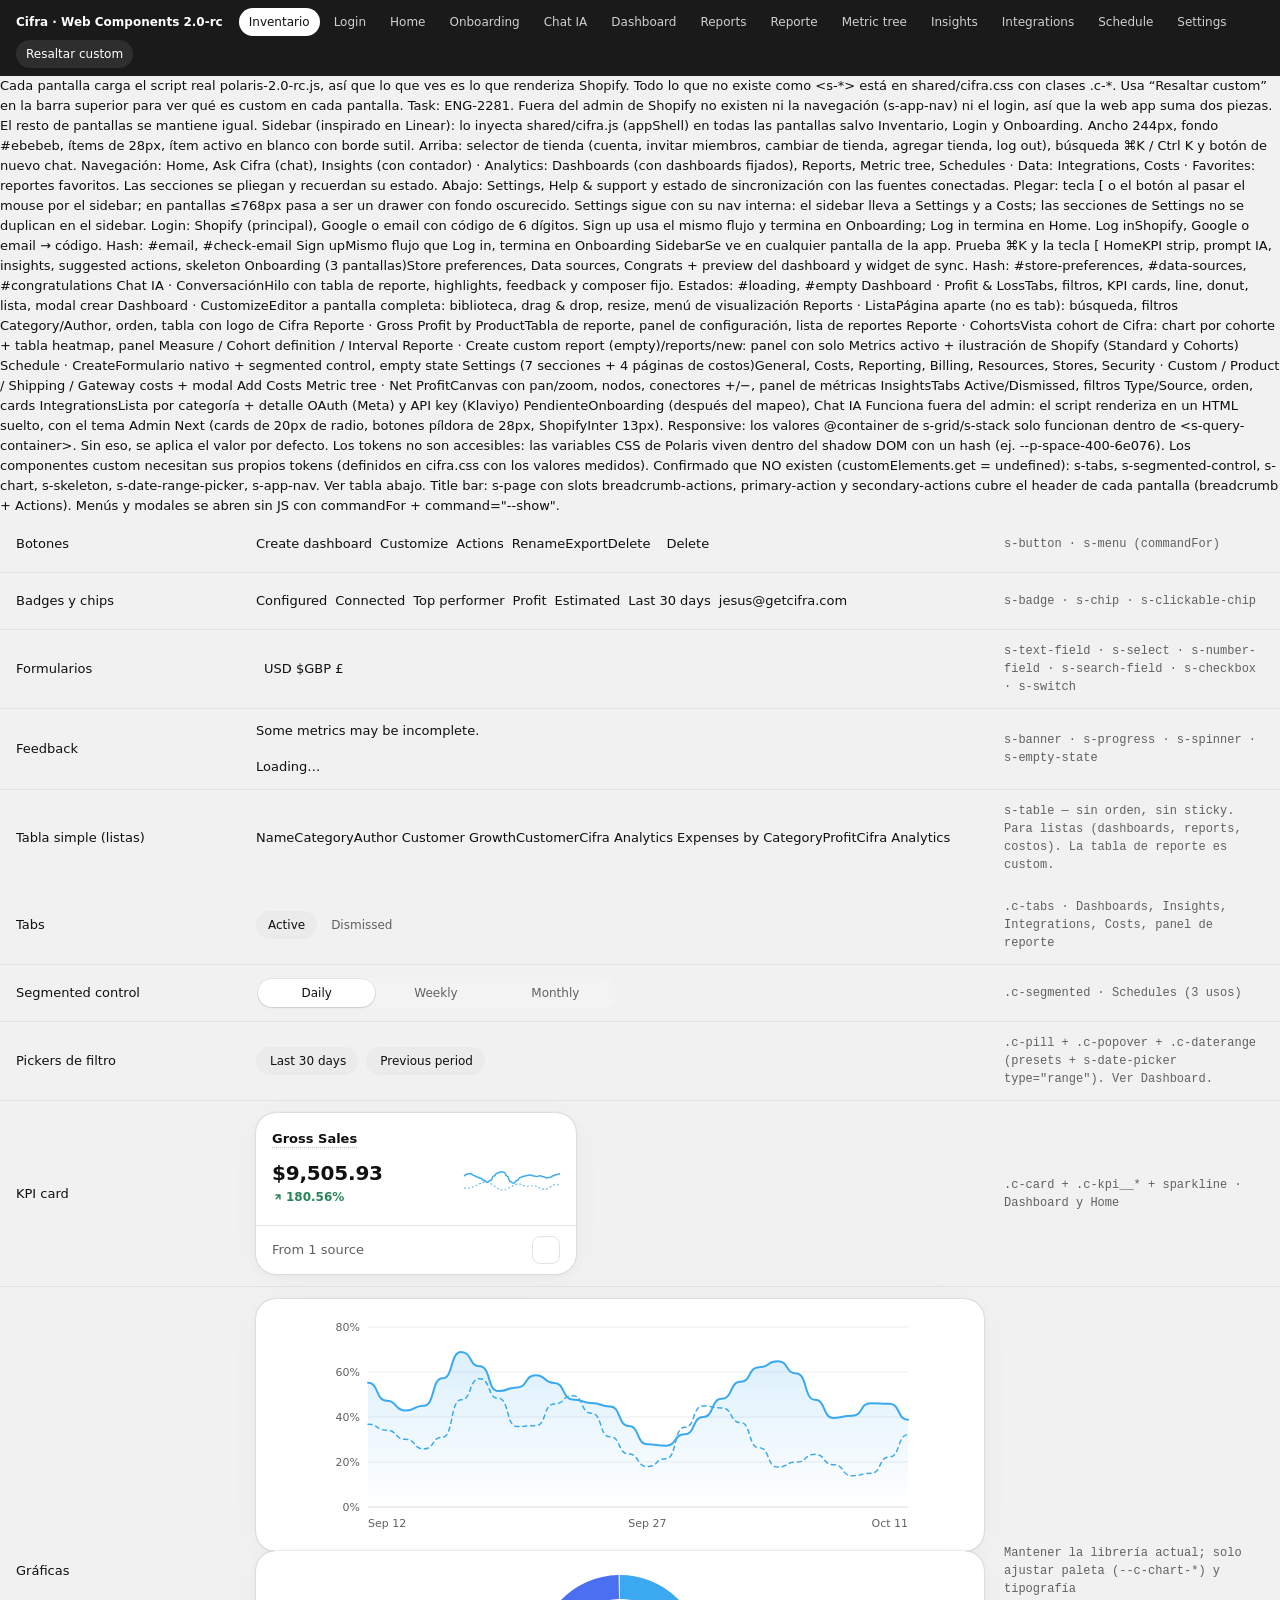
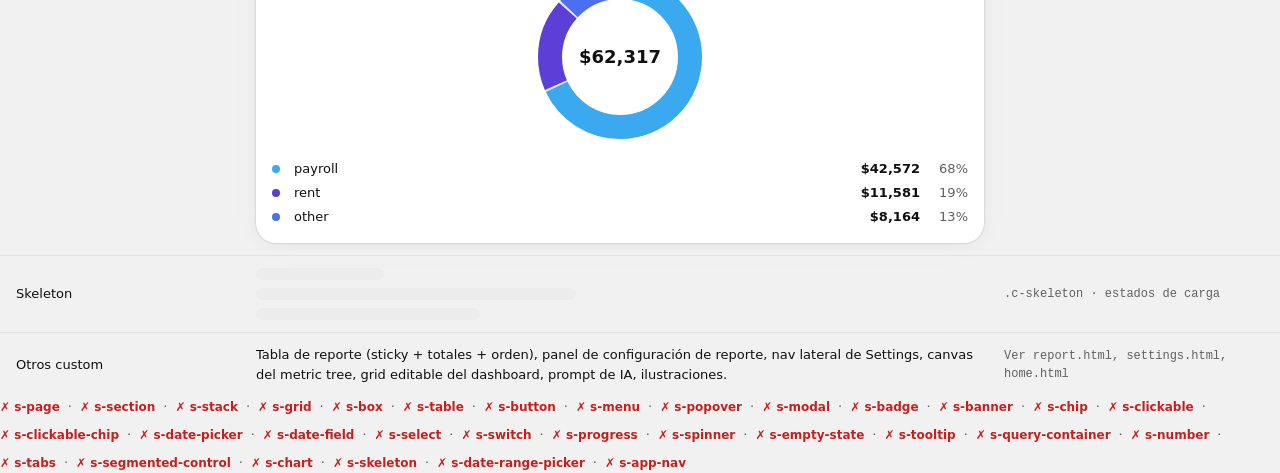
==== index.html @ 402f805a "ENG-2314: sidebar estilo Linear y login para la web app - appShell en shared/cifra.js: sidebar con s" ====
<!doctype html>
<html lang="en">
<head>
<meta charset="utf-8">
<meta name="viewport" content="width=device-width, initial-scale=1">
<title>Inventario de componentes</title>
<meta name="shopify-api-key" content="prototype">
<script src="https://cdn.shopify.com/shopifycloud/polaris-2.0-rc.js"></script>
<link rel="stylesheet" href="shared/cifra.css">
<script src="shared/cifra.js" defer></script>
<style>
  .inv-swatch { display: flex; align-items: center; gap: 8px; flex-wrap: wrap; min-height: 32px; }
  .inv-code { font: 12px/18px ui-monospace, SFMono-Regular, Menlo, Consolas, monospace; color: var(--c-text-secondary); }
  .inv-grid { display: grid; grid-template-columns: 220px minmax(0, 1fr) 260px; gap: 12px 20px; align-items: center; padding: 12px 16px; border-top: 1px solid var(--c-border); }
  .inv-grid:first-of-type { border-top: 0; }
  @media (max-width: 900px) { .inv-grid { grid-template-columns: 1fr; } }
  .inv-status { font-size: 12px; font-weight: 600; }
  .inv-status.ok { color: var(--c-positive); }
  .inv-status.no { color: var(--c-negative); }
</style>
</head>
<body class="no-fade">

<s-page heading="Cifra · Inventario de componentes (Polaris Web Components 2.0-rc)" inlineSize="large">
  <s-stack gap="base">

    <s-banner tone="info" heading="Cómo usar estos prototipos">
      <s-paragraph>Cada pantalla carga el script real <s-text type="strong">polaris-2.0-rc.js</s-text>, así que lo que ves es lo que renderiza Shopify. Todo lo que no existe como <s-text type="strong">&lt;s-*&gt;</s-text> está en <s-text type="strong">shared/cifra.css</s-text> con clases <s-text type="strong">.c-*</s-text>. Usa “Resaltar custom” en la barra superior para ver qué es custom en cada pantalla. Task: ENG-2281.</s-paragraph>
    </s-banner>

    <!-- Web app (ENG-2314) -->
    <s-section heading="Web app: cambios respecto a la app embebida en Shopify (ENG-2314)">
      <s-stack gap="base">
        <s-paragraph>Fuera del admin de Shopify no existen ni la navegación (<s-text type="strong">s-app-nav</s-text>) ni el login, así que la web app suma dos piezas. El resto de pantallas se mantiene igual.</s-paragraph>
        <s-unordered-list>
          <s-list-item><s-text type="strong">Sidebar (inspirado en Linear):</s-text> lo inyecta <s-text type="strong">shared/cifra.js</s-text> (<s-text type="strong">appShell</s-text>) en todas las pantallas salvo Inventario, Login y Onboarding. Ancho 244px, fondo #ebebeb, ítems de 28px, ítem activo en blanco con borde sutil.</s-list-item>
          <s-list-item><s-text type="strong">Arriba:</s-text> selector de tienda (cuenta, invitar miembros, cambiar de tienda, agregar tienda, log out), búsqueda ⌘K / Ctrl K y botón de nuevo chat.</s-list-item>
          <s-list-item><s-text type="strong">Navegación:</s-text> Home, Ask Cifra (chat), Insights (con contador) · <s-text type="strong">Analytics:</s-text> Dashboards (con dashboards fijados), Reports, Metric tree, Schedules · <s-text type="strong">Data:</s-text> Integrations, Costs · <s-text type="strong">Favorites:</s-text> reportes favoritos. Las secciones se pliegan y recuerdan su estado.</s-list-item>
          <s-list-item><s-text type="strong">Abajo:</s-text> Settings, Help &amp; support y estado de sincronización con las fuentes conectadas.</s-list-item>
          <s-list-item><s-text type="strong">Plegar:</s-text> tecla <s-text type="strong">[</s-text> o el botón al pasar el mouse por el sidebar; en pantallas ≤768px pasa a ser un drawer con fondo oscurecido.</s-list-item>
          <s-list-item><s-text type="strong">Settings sigue con su nav interna:</s-text> el sidebar lleva a Settings y a Costs; las secciones de Settings no se duplican en el sidebar.</s-list-item>
          <s-list-item><s-text type="strong">Login:</s-text> Shopify (principal), Google o email con código de 6 dígitos. Sign up usa el mismo flujo y termina en Onboarding; Log in termina en Home.</s-list-item>
        </s-unordered-list>
        <s-grid gridTemplateColumns="1fr 1fr 1fr" gap="base">
          <s-clickable href="login.html" padding="base" border="base" borderRadius="large"><s-stack gap="small-200"><s-text type="strong">Log in</s-text><s-text color="subdued">Shopify, Google o email → código. Hash: #email, #check-email</s-text></s-stack></s-clickable>
          <s-clickable href="login.html#signup" padding="base" border="base" borderRadius="large"><s-stack gap="small-200"><s-text type="strong">Sign up</s-text><s-text color="subdued">Mismo flujo que Log in, termina en Onboarding</s-text></s-stack></s-clickable>
          <s-clickable href="home.html" padding="base" border="base" borderRadius="large"><s-stack gap="small-200"><s-text type="strong">Sidebar</s-text><s-text color="subdued">Se ve en cualquier pantalla de la app. Prueba ⌘K y la tecla [</s-text></s-stack></s-clickable>
        </s-grid>
      </s-stack>
    </s-section>

    <!-- Pantallas -->
    <s-section heading="Pantallas">
      <s-grid gridTemplateColumns="1fr 1fr 1fr" gap="base">
        <s-clickable href="home.html" padding="base" border="base" borderRadius="large"><s-stack gap="small-200"><s-text type="strong">Home</s-text><s-text color="subdued">KPI strip, prompt IA, insights, suggested actions, skeleton</s-text></s-stack></s-clickable>
        <s-clickable href="onboarding.html" padding="base" border="base" borderRadius="large"><s-stack gap="small-200"><s-text type="strong">Onboarding (3 pantallas)</s-text><s-text color="subdued">Store preferences, Data sources, Congrats + preview del dashboard y widget de sync. Hash: #store-preferences, #data-sources, #congratulations</s-text></s-stack></s-clickable>
        <s-clickable href="chat.html" padding="base" border="base" borderRadius="large"><s-stack gap="small-200"><s-text type="strong">Chat IA · Conversación</s-text><s-text color="subdued">Hilo con tabla de reporte, highlights, feedback y composer fijo. Estados: #loading, #empty</s-text></s-stack></s-clickable>
        <s-clickable href="dashboard.html" padding="base" border="base" borderRadius="large"><s-stack gap="small-200"><s-text type="strong">Dashboard · Profit &amp; Loss</s-text><s-text color="subdued">Tabs, filtros, KPI cards, line, donut, lista, modal crear</s-text></s-stack></s-clickable>
        <s-clickable href="dashboard-customize.html" padding="base" border="base" borderRadius="large"><s-stack gap="small-200"><s-text type="strong">Dashboard · Customize</s-text><s-text color="subdued">Editor a pantalla completa: biblioteca, drag &amp; drop, resize, menú de visualización</s-text></s-stack></s-clickable>
        <s-clickable href="reports.html" padding="base" border="base" borderRadius="large"><s-stack gap="small-200"><s-text type="strong">Reports · Lista</s-text><s-text color="subdued">Página aparte (no es tab): búsqueda, filtros Category/Author, orden, tabla con logo de Cifra</s-text></s-stack></s-clickable>
        <s-clickable href="report.html" padding="base" border="base" borderRadius="large"><s-stack gap="small-200"><s-text type="strong">Reporte · Gross Profit by Product</s-text><s-text color="subdued">Tabla de reporte, panel de configuración, lista de reportes</s-text></s-stack></s-clickable>
        <s-clickable href="report.html#cohorts" padding="base" border="base" borderRadius="large"><s-stack gap="small-200"><s-text type="strong">Reporte · Cohorts</s-text><s-text color="subdued">Vista cohort de Cifra: chart por cohorte + tabla heatmap, panel Measure / Cohort definition / Interval</s-text></s-stack></s-clickable>
        <s-clickable href="report-new.html" padding="base" border="base" borderRadius="large"><s-stack gap="small-200"><s-text type="strong">Reporte · Create custom report (empty)</s-text><s-text color="subdued">/reports/new: panel con solo Metrics activo + ilustración de Shopify (Standard y Cohorts)</s-text></s-stack></s-clickable>
        <s-clickable href="schedule.html" padding="base" border="base" borderRadius="large"><s-stack gap="small-200"><s-text type="strong">Schedule · Create</s-text><s-text color="subdued">Formulario nativo + segmented control, empty state</s-text></s-stack></s-clickable>
        <s-clickable href="settings.html" padding="base" border="base" borderRadius="large"><s-stack gap="small-200"><s-text type="strong">Settings (7 secciones + 4 páginas de costos)</s-text><s-text color="subdued">General, Costs, Reporting, Billing, Resources, Stores, Security · Custom / Product / Shipping / Gateway costs + modal Add Costs</s-text></s-stack></s-clickable>
        <s-clickable href="metric-tree.html" padding="base" border="base" borderRadius="large"><s-stack gap="small-200"><s-text type="strong">Metric tree · Net Profit</s-text><s-text color="subdued">Canvas con pan/zoom, nodos, conectores +/−, panel de métricas</s-text></s-stack></s-clickable>
        <s-clickable href="insights.html" padding="base" border="base" borderRadius="large"><s-stack gap="small-200"><s-text type="strong">Insights</s-text><s-text color="subdued">Tabs Active/Dismissed, filtros Type/Source, orden, cards</s-text></s-stack></s-clickable>
        <s-clickable href="integrations.html" padding="base" border="base" borderRadius="large"><s-stack gap="small-200"><s-text type="strong">Integrations</s-text><s-text color="subdued">Lista por categoría + detalle OAuth (Meta) y API key (Klaviyo)</s-text></s-stack></s-clickable>
        <s-box padding="base" border="base subdued dashed" borderRadius="large"><s-stack gap="small-200"><s-text type="strong" color="subdued">Pendiente</s-text><s-text color="subdued">Onboarding (después del mapeo), Chat IA</s-text></s-stack></s-box>
      </s-grid>
    </s-section>

    <!-- Hallazgos -->
    <s-section heading="Hallazgos al construir con 2.0-rc (importante para la implementación)">
      <s-unordered-list>
        <s-list-item><s-text type="strong">Funciona fuera del admin:</s-text> el script renderiza en un HTML suelto, con el tema Admin Next (cards de 20px de radio, botones píldora de 28px, ShopifyInter 13px).</s-list-item>
        <s-list-item><s-text type="strong">Responsive:</s-text> los valores <s-text type="strong">@container</s-text> de s-grid/s-stack solo funcionan dentro de <s-text type="strong">&lt;s-query-container&gt;</s-text>. Sin eso, se aplica el valor por defecto.</s-list-item>
        <s-list-item><s-text type="strong">Los tokens no son accesibles:</s-text> las variables CSS de Polaris viven dentro del shadow DOM con un hash (ej. <s-text type="strong">--p-space-400-6e076</s-text>). Los componentes custom necesitan sus propios tokens (definidos en cifra.css con los valores medidos).</s-list-item>
        <s-list-item><s-text type="strong">Confirmado que NO existen</s-text> (customElements.get = undefined): s-tabs, s-segmented-control, s-chart, s-skeleton, s-date-range-picker, s-app-nav. Ver tabla abajo.</s-list-item>
        <s-list-item><s-text type="strong">Title bar:</s-text> s-page con slots breadcrumb-actions, primary-action y secondary-actions cubre el header de cada pantalla (breadcrumb + Actions).</s-list-item>
        <s-list-item><s-text type="strong">Menús y modales</s-text> se abren sin JS con <s-text type="strong">commandFor</s-text> + <s-text type="strong">command="--show"</s-text>.</s-list-item>
      </s-unordered-list>
    </s-section>

    <!-- Galería nativa -->
    <s-section heading="Componentes nativos que usa Cifra" padding="none">
      <div class="inv-grid">
        <s-text type="strong">Botones</s-text>
        <div class="inv-swatch">
          <s-button variant="primary">Create dashboard</s-button>
          <s-button>Customize</s-button>
          <s-button commandFor="inv-menu">Actions</s-button>
          <s-menu id="inv-menu" accessibilityLabel="Actions"><s-button icon="edit">Rename</s-button><s-button icon="export">Export</s-button><s-button icon="delete" tone="critical">Delete</s-button></s-menu>
          <s-button variant="tertiary" icon="plus" accessibilityLabel="Add"></s-button>
          <s-button tone="critical">Delete</s-button>
        </div>
        <span class="inv-code">s-button · s-menu (commandFor)</span>
      </div>
      <div class="inv-grid">
        <s-text type="strong">Badges y chips</s-text>
        <div class="inv-swatch">
          <s-badge tone="success">Configured</s-badge>
          <s-badge tone="success">Connected</s-badge>
          <s-badge tone="info" icon="info">Top performer</s-badge>
          <s-badge>Profit</s-badge>
          <s-badge tone="warning">Estimated</s-badge>
          <s-chip>Last 30 days</s-chip>
          <s-clickable-chip removable>jesus@getcifra.com</s-clickable-chip>
        </div>
        <span class="inv-code">s-badge · s-chip · s-clickable-chip</span>
      </div>
      <div class="inv-grid">
        <s-text type="strong">Formularios</s-text>
        <div class="inv-swatch">
          <s-box inlineSize="200px"><s-text-field label="Name" placeholder="Enter title"></s-text-field></s-box>
          <s-box inlineSize="160px"><s-select label="Currency" value="usd"><s-option value="usd">USD $</s-option><s-option value="gbp">GBP £</s-option></s-select></s-box>
          <s-box inlineSize="140px"><s-number-field label="Margin" value="12" suffix="%"></s-number-field></s-box>
          <s-box inlineSize="220px"><s-search-field label="Search" placeholder="Search reports"></s-search-field></s-box>
          <s-checkbox label="Use discounted price" checked></s-checkbox>
          <s-switch label="Email alerts"></s-switch>
        </div>
        <span class="inv-code">s-text-field · s-select · s-number-field · s-search-field · s-checkbox · s-switch</span>
      </div>
      <div class="inv-grid">
        <s-text type="strong">Feedback</s-text>
        <div class="inv-swatch" style="display:grid;width:100%">
          <s-banner tone="warning" heading="Your data is still syncing">Some metrics may be incomplete.</s-banner>
          <s-progress value="5" max="3000" accessibilityLabel="Orders used"></s-progress>
          <s-stack direction="inline" gap="base" alignItems="center"><s-spinner accessibilityLabel="Loading"></s-spinner><s-text color="subdued">Loading…</s-text></s-stack>
        </div>
        <span class="inv-code">s-banner · s-progress · s-spinner · s-empty-state</span>
      </div>
      <div class="inv-grid">
        <s-text type="strong">Tabla simple (listas)</s-text>
        <div style="width:100%">
          <s-table>
            <s-table-header-row><s-table-header listSlot="primary">Name</s-table-header><s-table-header listSlot="inline">Category</s-table-header><s-table-header listSlot="secondary">Author</s-table-header></s-table-header-row>
            <s-table-body>
              <s-table-row><s-table-cell>Customer Growth</s-table-cell><s-table-cell><s-badge>Customer</s-badge></s-table-cell><s-table-cell>Cifra Analytics</s-table-cell></s-table-row>
              <s-table-row><s-table-cell>Expenses by Category</s-table-cell><s-table-cell><s-badge>Profit</s-badge></s-table-cell><s-table-cell>Cifra Analytics</s-table-cell></s-table-row>
            </s-table-body>
          </s-table>
        </div>
        <span class="inv-code">s-table — sin orden, sin sticky. Para listas (dashboards, reports, costos). La tabla de reporte es custom.</span>
      </div>
    </s-section>

    <!-- Galería custom -->
    <s-section heading="Componentes custom (no existen en Web Components)" padding="none">
      <div class="inv-grid">
        <s-text type="strong">Tabs</s-text>
        <div class="c-tabs" role="tablist" data-custom="Tabs">
          <button class="c-tabs__tab" role="tab" aria-selected="true">Active</button>
          <button class="c-tabs__tab" role="tab" aria-selected="false">Dismissed</button>
        </div>
        <span class="inv-code">.c-tabs · Dashboards, Insights, Integrations, Costs, panel de reporte</span>
      </div>
      <div class="inv-grid">
        <s-text type="strong">Segmented control</s-text>
        <div class="c-segmented" style="max-width:360px" data-custom="SegmentedControl">
          <button type="button" aria-pressed="true">Daily</button>
          <button type="button" aria-pressed="false">Weekly</button>
          <button type="button" aria-pressed="false">Monthly</button>
        </div>
        <span class="inv-code">.c-segmented · Schedules (3 usos)</span>
      </div>
      <div class="inv-grid">
        <s-text type="strong">Pickers de filtro</s-text>
        <div class="c-filterbar" data-custom="FilterBar">
          <button class="c-pill" type="button"><s-icon type="calendar"></s-icon>Last 30 days</button>
          <button class="c-pill" type="button"><s-icon type="calendar-compare"></s-icon>Previous period</button>
        </div>
        <span class="inv-code">.c-pill + .c-popover + .c-daterange (presets + s-date-picker type="range"). Ver Dashboard.</span>
      </div>
      <div class="inv-grid">
        <s-text type="strong">KPI card</s-text>
        <article class="c-card" style="max-width:320px" data-custom="KpiCard">
          <div class="c-card__body">
            <h3 class="c-card__title">Gross Sales</h3>
            <div class="c-kpi__row"><span><span class="c-kpi__value">$9,505.93</span> <span class="c-delta c-delta--up">↗ 180.56%</span></span><span data-spark="rand:1" data-prev="rand:2:30:60:30"></span></div>
          </div>
          <footer class="c-card__footer">From 1 source <span class="c-source" aria-label="Shopify">S</span></footer>
        </article>
        <span class="inv-code">.c-card + .c-kpi__* + sparkline · Dashboard y Home</span>
      </div>
      <div class="inv-grid">
        <s-text type="strong">Gráficas</s-text>
        <s-grid gridTemplateColumns="2fr 1fr" gap="base">
          <div class="c-card"><div class="c-card__body"><span data-line="rand:11:30:45:35" data-prev="rand:12:30:30:30" data-labels='["Sep 12","Sep 27","Oct 11"]' data-suffix="%"></span></div></div>
          <div class="c-card"><div class="c-card__body"><span data-donut='[["payroll",42572],["rent",11581],["other",8164]]'></span></div></div>
        </s-grid>
        <span class="inv-code">Mantener la librería actual; solo ajustar paleta (--c-chart-*) y tipografía</span>
      </div>
      <div class="inv-grid">
        <s-text type="strong">Skeleton</s-text>
        <div class="c-stack" style="gap:8px;max-width:320px" data-custom="Skeleton"><span class="c-skeleton" style="width:40%"></span><span class="c-skeleton"></span><span class="c-skeleton" style="width:70%"></span></div>
        <span class="inv-code">.c-skeleton · estados de carga</span>
      </div>
      <div class="inv-grid">
        <s-text type="strong">Otros custom</s-text>
        <s-text color="subdued">Tabla de reporte (sticky + totales + orden), panel de configuración de reporte, nav lateral de Settings, canvas del metric tree, grid editable del dashboard, prompt de IA, ilustraciones.</s-text>
        <span class="inv-code">Ver report.html, settings.html, home.html</span>
      </div>
    </s-section>

    <!-- Verificación en vivo -->
    <s-section heading="Verificación en vivo: ¿existe el componente en este bundle?">
      <div id="check" class="inv-swatch"></div>
    </s-section>

  </s-stack>
</s-page>

<script>
  window.addEventListener('load', () => {
    const tags = ['s-page','s-section','s-stack','s-grid','s-box','s-table','s-button','s-menu','s-popover','s-modal','s-badge','s-banner','s-chip','s-clickable','s-clickable-chip','s-date-picker','s-date-field','s-select','s-switch','s-progress','s-spinner','s-empty-state','s-tooltip','s-query-container','s-number','s-tabs','s-segmented-control','s-chart','s-skeleton','s-date-range-picker','s-app-nav'];
    document.getElementById('check').innerHTML = tags.map(t => {
      const ok = !!customElements.get(t);
      return `<span class="inv-status ${ok ? 'ok' : 'no'}">${ok ? '✓' : '✗'} ${t}</span>`;
    }).join('<span class="c-muted">·</span>');
  });
</script>
</body>
</html>
---- shared/cifra.css ----
/*
  Cifra · componentes custom sobre Polaris Web Components 2.0-rc
  ----------------------------------------------------------------
  Todo lo que NO existe como <s-*> vive aquí, con clases .c-*.
  Los valores replican lo que renderiza polaris-2.0-rc.js en Admin Next
  (medido con getComputedStyle sobre los componentes reales).
  Cada bloque custom lleva data-custom="Nombre" en el HTML para poder
  resaltarlo con el botón "Resaltar custom" de la barra de prototipos.
*/

:root {
  /* Superficies y texto (Admin Next) */
  --c-bg: #f1f1f1;
  --c-surface: #ffffff;
  --c-surface-hover: #f7f7f7;
  --c-surface-subdued: #f3f3f3;
  --c-fill-secondary: #ebebeb;
  --c-fill-secondary-hover: #e3e3e3;
  --c-text: #101010;
  --c-text-secondary: #616161;
  --c-text-tertiary: #8a8a8a;
  --c-border: #e3e3e3;
  --c-border-strong: #cccccc;

  /* Tono de variaciones */
  --c-positive: #29845a;
  --c-negative: #c51f1f;

  /* Gráficas (paleta Cifra actual) */
  --c-chart-1: #3aa9f0;
  --c-chart-2: #5b3fd6;
  --c-chart-3: #4a6ff0;
  --c-chart-4: #e0448f;
  --c-chart-5: #36c2b4;
  --c-chart-grid: #ececec;
  --c-chart-area: rgba(58, 169, 240, 0.10);

  /* Forma */
  --c-radius-card: 20px;
  --c-radius-control: 9999px;
  --c-radius-inner: 12px;
  --c-radius-small: 8px;
  --c-shadow-card: rgba(0,0,0,.24) 0 0 2px 0, rgba(0,0,0,.02) 0 2px 12px 0, rgba(0,0,0,.02) 0 4px 16px 0, rgba(0,0,0,.02) 0 4px 48px 0;
  --c-shadow-popover: rgba(0,0,0,.2) 0 0 1px 0, rgba(0,0,0,.08) 0 8px 24px -4px, rgba(0,0,0,.08) 0 16px 40px -8px;

  /* Tipografía */
  --c-font: ShopifyInter, ui-sans-serif, system-ui, -apple-system, "Segoe UI", sans-serif;
  --c-fs-small: 12px;
  --c-fs-base: 13px;
  --c-fs-kpi: 20px;
  --c-fs-kpi-large: 28px;
}

* { box-sizing: border-box; }
html, body { margin: 0; }
body {
  background: var(--c-bg);
  color: var(--c-text);
  font-family: var(--c-font);
  font-size: var(--c-fs-base);
  line-height: 20px;
  -webkit-font-smoothing: antialiased;
}

/* ------------------------------------------------------------------ */
/* Barra de prototipos (NO es parte de la app)                         */
/* ------------------------------------------------------------------ */
.proto-bar {
  position: sticky; top: 0; z-index: 50;
  display: flex; align-items: center; gap: 4px; flex-wrap: wrap;
  padding: 8px 16px;
  background: #1a1a1a; color: #fff;
  font-size: 12px;
}
.proto-bar strong { margin-right: 12px; font-weight: 600; }
.proto-bar a {
  color: #cfcfcf; text-decoration: none;
  padding: 4px 10px; border-radius: 9999px;
}
.proto-bar a:hover { background: #2e2e2e; color: #fff; }
.proto-bar a[aria-current="page"] { background: #fff; color: #101010; }
.proto-bar .spacer { flex: 1; }
.proto-bar button {
  font: inherit; color: #fff; background: #2e2e2e; border: 0;
  padding: 4px 10px; border-radius: 9999px; cursor: pointer;
}
.proto-bar button[aria-pressed="true"] { background: #e5484d; }

/* ------------------------------------------------------------------ */
/* App shell de la web app: sidebar (inspirado en Linear) + ⌘K         */
/* Fuera del admin no hay s-app-nav, así que la navegación es custom.  */
/* ------------------------------------------------------------------ */
:root { --c-sb-w: 244px; --c-sb-bg: #ebebeb; --c-sb-hover: rgba(0,0,0,.05); --c-proto-h: 0px; }
body.has-shell { padding-left: var(--c-sb-w); transition: padding-left .18s ease; }
body.has-shell .proto-bar { margin-left: calc(-1 * var(--c-sb-w)); transition: margin-left .18s ease; }
body.has-shell::after { left: var(--c-sb-w); }
body.has-shell.sb-collapsed { padding-left: 44px; }
body.has-shell.sb-collapsed .proto-bar { margin-left: -44px; }
body.has-shell.sb-collapsed::after { left: 0; }

.c-sidebar {
  position: fixed; z-index: 45; left: 0; top: var(--c-proto-h); bottom: 0; width: var(--c-sb-w);
  display: flex; flex-direction: column; gap: 4px;
  padding: 10px 10px 8px; background: var(--c-sb-bg); border-right: 1px solid #e0e0e0;
  transition: transform .18s ease; overflow: hidden;
}
body.sb-collapsed .c-sidebar { transform: translateX(-100%); }

.c-sb__top { display: flex; align-items: center; gap: 4px; padding-bottom: 6px; }
.c-sb__wsanchor { flex: 1; min-width: 0; display: block; }
.c-sb__ws {
  display: flex; align-items: center; gap: 8px; width: 100%; height: 30px; padding: 0 6px 0 4px;
  border: 0; border-radius: 8px; background: none; font: inherit; font-weight: 600; color: var(--c-text); cursor: pointer; text-align: left;
}
.c-sb__ws:hover, .c-sb__ws[aria-expanded="true"] { background: var(--c-sb-hover); }
.c-sb__wsname { flex: 1; min-width: 0; overflow: hidden; text-overflow: ellipsis; white-space: nowrap; }
.c-sb__avatar { width: 20px; height: 20px; flex: none; border-radius: 6px; color: #fff; font-size: 10px; font-weight: 700; display: grid; place-items: center; letter-spacing: .2px; }
.c-sb__avatar--sm { width: 18px; height: 18px; border-radius: 5px; font-size: 9px; }
.c-sb__iconbtn {
  width: 28px; height: 28px; flex: none; display: grid; place-items: center; border: 0; border-radius: 8px;
  background: none; color: var(--c-text-secondary); cursor: pointer; text-decoration: none;
}
.c-sb__iconbtn:hover { background: var(--c-sb-hover); color: var(--c-text); }
.c-sb__iconbtn--solid { background: var(--c-surface); color: var(--c-text); box-shadow: rgba(0,0,0,.12) 0 0 0 1px, rgba(0,0,0,.06) 0 1px 2px; }
.c-sb__iconbtn--solid:hover { background: var(--c-surface-hover); }

.c-sb__menu { width: 248px; padding: 6px; left: 0; }
.c-sb__menu a { display: flex; align-items: center; gap: 8px; min-height: 30px; padding: 4px 8px; border-radius: 8px; color: var(--c-text); text-decoration: none; }
.c-sb__menu a:hover { background: var(--c-surface-hover); }
.c-sb__menu a > s-icon:last-child:not(:first-child) { margin-left: auto; }
.c-sb__menu hr { border: 0; border-top: 1px solid var(--c-border); margin: 6px -6px; }
.c-sb__menuhead { padding: 6px 8px 4px; font-size: var(--c-fs-small); color: var(--c-text-secondary); }
.c-sb__menutext { display: flex; flex-direction: column; line-height: 16px; }
.c-sb__menutext small { color: var(--c-text-tertiary); font-size: 11px; }

.c-sb__nav { flex: 1; min-height: 0; overflow-y: auto; display: flex; flex-direction: column; gap: 14px; margin: 0 -4px; padding: 0 4px; }
.c-sb__group { display: flex; flex-direction: column; gap: 1px; }
.c-sb__item {
  display: flex; align-items: center; gap: 8px; height: 28px; padding: 0 8px; border-radius: 8px;
  color: var(--c-text); text-decoration: none; font-weight: 500; white-space: nowrap;
}
.c-sb__item s-icon { color: var(--c-text-secondary); flex: none; }
.c-sb__item:hover { background: var(--c-sb-hover); }
.c-sb__item[aria-current="page"] { background: var(--c-surface); box-shadow: rgba(0,0,0,.08) 0 0 0 1px, rgba(0,0,0,.04) 0 1px 2px; }
.c-sb__item[aria-current="page"] s-icon { color: var(--c-text); }
.c-sb__label { flex: 1; min-width: 0; overflow: hidden; text-overflow: ellipsis; }
.c-sb__count { min-width: 18px; height: 18px; padding: 0 5px; border-radius: 9px; background: rgba(0,0,0,.07); font-size: 11px; font-weight: 600; color: var(--c-text-secondary); display: grid; place-items: center; }
.c-sb__sub { display: flex; flex-direction: column; gap: 1px; margin-left: 15px; padding-left: 8px; border-left: 1px solid #d6d6d6; }
.c-sb__item--sub { height: 26px; font-weight: 450; color: var(--c-text-secondary); }
.c-sb__item--sub[aria-current="page"] { color: var(--c-text); font-weight: 500; }
.c-sb__dot { width: 6px; height: 6px; border-radius: 2px; background: #b5b5b5; flex: none; }
.c-sb__item--sub[aria-current="page"] .c-sb__dot { background: var(--c-chart-1); }

.c-sb__heading {
  display: flex; align-items: center; gap: 4px; height: 24px; padding: 0 8px; border: 0; background: none; border-radius: 6px;
  font: inherit; font-size: var(--c-fs-small); font-weight: 500; color: var(--c-text-secondary); cursor: pointer; width: fit-content;
}
.c-sb__heading:hover { color: var(--c-text); background: var(--c-sb-hover); }
.c-sb__heading s-icon { transition: transform .15s ease; opacity: 0; }
.c-sb__heading:hover s-icon, .c-sb__heading:focus-visible s-icon, .c-sb__section[data-collapsed] .c-sb__heading s-icon { opacity: 1; }
.c-sb__section[data-collapsed] .c-sb__heading s-icon { transform: rotate(-90deg); }
.c-sb__section[data-collapsed] .c-sb__group { display: none; }

.c-sb__bottom { display: flex; flex-direction: column; gap: 1px; padding-top: 6px; border-top: 1px solid #dcdcdc; }
.c-sb__sync { display: flex; align-items: center; gap: 6px; padding: 8px 8px 2px; font-size: var(--c-fs-small); color: var(--c-text-secondary); }
.c-sb__syncdot { width: 7px; height: 7px; border-radius: 50%; background: var(--c-positive); box-shadow: 0 0 0 3px rgba(41,132,90,.15); }
.c-sb__sources { margin-left: auto; display: flex; }
.c-sb__sources img { width: 16px; height: 16px; padding: 1px; border-radius: 50%; background: #fff; box-shadow: 0 0 0 1px var(--c-sb-bg); margin-left: -4px; }

.c-sb__collapse { position: absolute; right: 10px; bottom: 8px; width: 24px; height: 24px; display: none; }
.c-sb__collapse, .c-sb__open { border: 0; border-radius: 8px; background: none; color: var(--c-text-secondary); cursor: pointer; place-items: center; }
.c-sb__collapse:hover, .c-sb__open:hover { background: var(--c-sb-hover); color: var(--c-text); }
.c-sb__top { padding-right: 0; }
/* el botón de plegar va junto al selector de tienda, como en Linear (aparece al pasar el mouse) */
.c-sidebar:hover .c-sb__collapse { display: grid; }
.c-sb__sync { padding-right: 30px; }
.c-sb__open {
  position: fixed; z-index: 44; left: 10px; top: calc(var(--c-proto-h) + 10px); width: 30px; height: 30px; display: none;
  background: var(--c-surface); box-shadow: var(--c-shadow-card);
}
body.has-shell.sb-collapsed .c-sb__open { display: grid; }
.c-sb__scrim { display: none; }

@media (max-width: 768px) {
  body.has-shell, body.has-shell.sb-collapsed { padding-left: 0; }
  body.has-shell > s-page { display: block; margin-top: 40px; }
  body.has-shell .proto-bar, body.has-shell.sb-collapsed .proto-bar { margin-left: 0; }
  body.has-shell::after { left: 0; }
  .c-sidebar { width: min(300px, 86vw); box-shadow: var(--c-shadow-popover); z-index: 60; }
  .c-sb__collapse { display: grid; }
  .c-sb__sync { padding-right: 30px; }
  body.sb-drawer .c-sb__scrim { display: block; position: fixed; inset: var(--c-proto-h) 0 0 0; z-index: 55; background: rgba(0,0,0,.3); }
}

/* Command menu (⌘K) */
.c-cmdk {
  width: 560px; max-width: calc(100vw - 32px); margin: 12vh auto auto; padding: 0; border: 0; border-radius: 16px;
  background: var(--c-surface); color: var(--c-text); box-shadow: var(--c-shadow-popover); overflow: hidden; font: inherit;
}
.c-cmdk::backdrop { background: rgba(0,0,0,.25); }
.c-cmdk__field { display: flex; align-items: center; gap: 10px; padding: 14px 16px; border-bottom: 1px solid var(--c-border); color: var(--c-text-secondary); }
.c-cmdk__field input { flex: 1; border: 0; outline: 0; font: inherit; font-size: 15px; color: var(--c-text); background: none; }
.c-cmdk kbd { font: 11px/16px var(--c-font); padding: 1px 6px; border-radius: 6px; background: var(--c-surface-subdued); border: 1px solid var(--c-border); }
.c-cmdk__list { max-height: 360px; overflow-y: auto; padding: 6px; }
.c-cmdk__group { padding: 8px 10px 4px; font-size: var(--c-fs-small); color: var(--c-text-tertiary); }
.c-cmdk__list a { display: flex; align-items: center; gap: 10px; height: 34px; padding: 0 10px; border-radius: 8px; color: var(--c-text); text-decoration: none; }
.c-cmdk__list a s-icon { color: var(--c-text-secondary); }
.c-cmdk__list a[aria-selected="true"], .c-cmdk__list a:hover { background: var(--c-surface-subdued); }
.c-cmdk__empty { padding: 24px; text-align: center; color: var(--c-text-secondary); }

body.show-custom [data-custom] {
  outline: 2px dashed #e5484d;
  outline-offset: 2px;
  position: relative;
}
body.show-custom [data-custom]::before {
  content: "custom · " attr(data-custom);
  position: absolute; top: -10px; left: 10px; z-index: 5;
  background: #e5484d; color: #fff;
  font: 600 10px/16px var(--c-font);
  padding: 0 6px; border-radius: 4px; white-space: nowrap;
  pointer-events: none;
}

/* ------------------------------------------------------------------ */
/* Card custom (para cuando s-section no alcanza: header/footer propio) */
/* ------------------------------------------------------------------ */
.c-card {
  background: var(--c-surface);
  border-radius: var(--c-radius-card);
  box-shadow: var(--c-shadow-card);
  overflow: hidden;
  min-width: 0;
}
.c-card { display: flex; flex-direction: column; }
.c-card__body { padding: 16px; flex: 1; }
.c-card__footer {
  display: flex; align-items: center; justify-content: space-between;
  padding: 10px 16px;
  border-top: 1px solid var(--c-border);
  color: var(--c-text-secondary);
}
.c-card__title {
  margin: 0; font-size: var(--c-fs-base); font-weight: 600;
  text-decoration: underline dotted var(--c-border-strong);
  text-underline-offset: 4px;
}

/* ------------------------------------------------------------------ */
/* Botón-píldora custom (trigger de pickers con contenido propio)       */
/* ------------------------------------------------------------------ */
.c-pill {
  display: inline-flex; align-items: center; gap: 6px;
  height: 28px; padding: 4px 12px 4px 8px;
  border: 0; border-radius: var(--c-radius-control);
  background: var(--c-fill-secondary); color: var(--c-text);
  font: 500 var(--c-fs-small)/16px var(--c-font);
  cursor: pointer; white-space: nowrap;
}
.c-pill:hover { background: var(--c-fill-secondary-hover); }
.c-pill svg { width: 16px; height: 16px; flex: none; }

/* ------------------------------------------------------------------ */
/* Tabs                                                                 */
/* ------------------------------------------------------------------ */
.c-tabs { display: flex; gap: 2px; flex-wrap: wrap; }
.c-tabs__tab {
  display: inline-flex; align-items: center; gap: 4px;
  height: 28px; padding: 4px 12px;
  border: 0; border-radius: var(--c-radius-control);
  background: transparent; color: var(--c-text-secondary);
  font: 500 var(--c-fs-small)/16px var(--c-font);
  cursor: pointer;
}
.c-tabs__tab:hover { background: var(--c-fill-secondary); color: var(--c-text); }
.c-tabs__tab[aria-selected="true"] { background: var(--c-fill-secondary); color: var(--c-text); }
.c-tabs__tab svg { width: 14px; height: 14px; }

/* ------------------------------------------------------------------ */
/* Segmented control                                                    */
/* ------------------------------------------------------------------ */
.c-segmented {
  display: grid; grid-auto-flow: column; grid-auto-columns: 1fr;
  padding: 2px; gap: 2px;
  background: var(--c-surface-subdued);
  border-radius: var(--c-radius-control);
}
.c-segmented button {
  height: 28px; border: 0; border-radius: var(--c-radius-control);
  background: transparent; color: var(--c-text-secondary);
  font: 500 var(--c-fs-small)/16px var(--c-font); cursor: pointer;
}
.c-segmented button[aria-pressed="true"] {
  background: var(--c-surface); color: var(--c-text);
  box-shadow: rgba(0,0,0,.12) 0 1px 2px, rgba(0,0,0,.06) 0 0 0 1px;
}

/* ------------------------------------------------------------------ */
/* Barra de filtros (fecha / comparación / moneda)                      */
/* ------------------------------------------------------------------ */
.c-filterbar {
  display: flex; align-items: center; gap: 8px; flex-wrap: wrap;
}
.c-filterbar__meta { margin-left: auto; color: var(--c-text-secondary); font-size: var(--c-fs-small); }

/* ------------------------------------------------------------------ */
/* Popover custom (date range picker)                                   */
/* ------------------------------------------------------------------ */
.c-popover-anchor { position: relative; display: inline-block; }
.c-popover {
  position: absolute; top: calc(100% + 6px); left: 0; z-index: 40;
  background: var(--c-surface);
  border-radius: 16px;
  box-shadow: var(--c-shadow-popover);
  display: none;
}
.c-popover[data-open="true"] { display: block; }

.c-daterange { display: grid; grid-template-columns: 180px auto; }
.c-daterange__presets {
  border-right: 1px solid var(--c-border);
  padding: 6px; max-height: 340px; overflow: auto;
}
.c-daterange__presets button {
  display: flex; justify-content: space-between; align-items: center;
  width: 100%; height: 32px; padding: 0 10px;
  border: 0; border-radius: var(--c-radius-small); background: transparent;
  font: 400 var(--c-fs-base)/20px var(--c-font); color: var(--c-text);
  text-align: left; cursor: pointer;
}
.c-daterange__presets button:hover { background: var(--c-surface-hover); }
.c-daterange__presets button[aria-pressed="true"] { background: var(--c-surface-subdued); font-weight: 600; }
.c-daterange__presets hr { border: 0; border-top: 1px solid var(--c-border); margin: 6px 4px; }
.c-daterange__main { padding: 12px 16px; min-width: 300px; }
.c-daterange__footer {
  display: flex; justify-content: flex-end; gap: 8px;
  padding: 10px 16px; border-top: 1px solid var(--c-border);
  grid-column: 1 / -1;
}

/* ------------------------------------------------------------------ */
/* KPI card (dashboard / home)                                          */
/* ------------------------------------------------------------------ */
.c-kpi__row { display: flex; align-items: center; justify-content: space-between; gap: 12px; margin-top: 10px; }
.c-kpi__value { font-size: var(--c-fs-kpi); line-height: 28px; font-weight: 600; letter-spacing: -0.2px; font-variant-numeric: tabular-nums; }
.c-kpi__value--large { font-size: var(--c-fs-kpi-large); line-height: 36px; }
.c-delta { display: inline-flex; align-items: center; gap: 2px; font-size: var(--c-fs-small); font-weight: 600; font-variant-numeric: tabular-nums; }
.c-delta--up { color: var(--c-positive); }
.c-delta--down { color: var(--c-negative); }
.c-delta--flat { color: var(--c-text-secondary); }
.c-delta svg { width: 12px; height: 12px; }
.c-spark { width: 96px; height: 28px; flex: none; }

/* KPI compacto del Home */
.c-kpistrip { display: flex; justify-content: center; gap: 40px; flex-wrap: wrap; }
.c-kpistrip__item { text-align: center; }
.c-kpistrip__label { color: var(--c-text-secondary); font-size: var(--c-fs-small); }
.c-kpistrip__row { display: flex; align-items: center; gap: 6px; font-weight: 600; font-variant-numeric: tabular-nums; }
.c-kpistrip .c-spark { width: 36px; height: 14px; }

/* ------------------------------------------------------------------ */
/* Gráficas (SVG generado por cifra.js)                                 */
/* ------------------------------------------------------------------ */
.c-chart { width: 100%; height: 220px; display: block; }
.c-chart text { font: 11px var(--c-font); fill: var(--c-text-secondary); }
.c-legend { display: flex; gap: 16px; justify-content: center; flex-wrap: wrap; color: var(--c-text-secondary); font-size: var(--c-fs-small); margin-top: 6px; }
.c-legend__swatch { display: inline-block; width: 8px; height: 8px; border-radius: 50%; margin-right: 6px; }
.c-legend__dash { display: inline-block; width: 14px; border-top: 2px dashed var(--c-chart-1); margin-right: 6px; vertical-align: middle; }

.c-donut { display: grid; justify-items: center; gap: 12px; }
.c-donut svg { width: 180px; height: 180px; }
.c-donut__total { font: 600 18px var(--c-font); fill: var(--c-text); }
.c-donut__list { width: 100%; display: grid; gap: 4px; }
.c-donut__list div { display: grid; grid-template-columns: auto 1fr auto 40px; gap: 8px; align-items: center; }
.c-donut__list span:nth-child(3), .c-donut__list span:nth-child(4) { text-align: right; font-variant-numeric: tabular-nums; }
.c-donut__list span:nth-child(3) { font-weight: 600; }
.c-donut__list span:nth-child(4) { color: var(--c-text-secondary); }

/* ------------------------------------------------------------------ */
/* Tabla de reporte (sticky header + 1ra columna, totales, orden)       */
/* ------------------------------------------------------------------ */
.c-datatable {
  overflow: auto; max-height: 520px;
  border-radius: var(--c-radius-card);
  background: var(--c-surface);
  box-shadow: var(--c-shadow-card);
}
.c-datatable table { border-collapse: separate; border-spacing: 0; width: max-content; min-width: 100%; font-variant-numeric: tabular-nums; }
.c-datatable th, .c-datatable td {
  padding: 8px 16px; text-align: right; white-space: nowrap;
  border-bottom: 1px solid var(--c-border);
  background: var(--c-surface);
}
.c-datatable th:first-child, .c-datatable td:first-child {
  position: sticky; left: 0; z-index: 1; text-align: left;
  border-right: 1px solid var(--c-border); min-width: 220px;
}
.c-datatable thead th {
  position: sticky; top: 0; z-index: 2;
  font-weight: 500; color: var(--c-text-secondary); background: var(--c-surface);
  height: 40px;
}
.c-datatable thead th:first-child { z-index: 3; }
.c-datatable thead button {
  all: unset; cursor: pointer; display: inline-flex; align-items: center; gap: 4px;
}
.c-datatable thead button:hover { color: var(--c-text); }
.c-datatable thead button svg { width: 14px; height: 14px; opacity: .35; }
.c-datatable thead th[aria-sort] button { color: var(--c-text); }
.c-datatable thead th[aria-sort] button svg { opacity: 1; }
.c-datatable tr.c-total td { background: var(--c-surface-subdued); font-weight: 600; vertical-align: top; }
.c-datatable tr.c-total td:first-child { color: var(--c-text); }
.c-datatable tbody tr:not(.c-total):hover td { background: var(--c-surface-hover); }
.c-datatable .c-sub { display: block; color: var(--c-text-secondary); font-weight: 400; }
.c-datatable td .c-delta { display: flex; justify-content: flex-end; }
.c-datatable td:first-child .c-sub { font-weight: 400; }

/* ------------------------------------------------------------------ */
/* Panel lateral de configuración de reporte                           */
/* ------------------------------------------------------------------ */
.c-config { display: grid; gap: 10px; }
.c-config__block {
  border: 1px solid var(--c-border); border-radius: var(--c-radius-inner);
  overflow: hidden;
}
.c-config__head {
  display: flex; justify-content: space-between; align-items: center;
  padding: 8px 12px; background: var(--c-surface-subdued); font-weight: 600;
}
.c-config__item {
  display: flex; justify-content: space-between; align-items: center;
  padding: 7px 12px; border-top: 1px solid var(--c-border);
}
.c-config__item:hover { background: var(--c-surface-hover); }

/* ------------------------------------------------------------------ */
/* Layout reporte con panel (grid principal + aside)                    */
/* ------------------------------------------------------------------ */
.c-split { display: grid; grid-template-columns: minmax(0, 1fr) 300px; gap: 16px; align-items: start; }
@media (max-width: 900px) { .c-split { grid-template-columns: 1fr; } }

/* ------------------------------------------------------------------ */
/* Settings: menú lateral                                               */
/* ------------------------------------------------------------------ */
.c-settings { display: grid; grid-template-columns: 220px minmax(0, 1fr); gap: 16px; align-items: start; }
@media (max-width: 760px) { .c-settings { grid-template-columns: 1fr; } }
.c-sidenav { padding: 6px; }
.c-sidenav a {
  display: flex; align-items: center; gap: 8px;
  padding: 6px 10px; border-radius: var(--c-radius-small);
  color: var(--c-text); text-decoration: none; font-weight: 500;
}
.c-sidenav a:hover { background: var(--c-surface-hover); }
.c-sidenav a[aria-current="page"] { background: var(--c-surface-subdued); }
.c-sidenav svg { width: 16px; height: 16px; color: var(--c-text-secondary); }

/* ------------------------------------------------------------------ */
/* Home                                                                 */
/* ------------------------------------------------------------------ */
.c-hero { text-align: center; padding: 28px 0 8px; }
.c-hero h2 { margin: 0; font-size: 26px; line-height: 32px; font-weight: 600; color: var(--c-text-tertiary); }
.c-hero p { margin: 0; font-size: 26px; line-height: 32px; font-weight: 600; }
.c-prompt {
  display: flex; align-items: center; gap: 8px;
  max-width: 640px; margin: 20px auto 8px; padding: 6px 6px 6px 12px;
  background: var(--c-surface); border-radius: var(--c-radius-control);
  box-shadow: var(--c-shadow-card);
}
.c-prompt input {
  flex: 1; border: 0; outline: 0; background: transparent;
  font: 400 var(--c-fs-base)/20px var(--c-font); color: var(--c-text);
}
.c-prompt__logo { width: 22px; height: 22px; border-radius: 6px; background: #2f6cf6; display: grid; place-items: center; color: #fff; font: 700 12px var(--c-font); }
.c-illustration {
  width: 120px; height: 96px; border-radius: 16px;
  background: linear-gradient(135deg, #e7ecff, #c9d4ff);
  display: grid; place-items: center; color: #4a6ff0;
}
.c-illustration svg { width: 48px; height: 48px; }

/* ------------------------------------------------------------------ */
/* Skeleton                                                             */
/* ------------------------------------------------------------------ */
.c-skeleton {
  display: block; height: 12px; border-radius: 6px;
  background: linear-gradient(90deg, #ececec 25%, #f6f6f6 37%, #ececec 63%);
  background-size: 400% 100%;
  animation: c-shimmer 1.4s ease infinite;
}
@keyframes c-shimmer { 0% { background-position: 100% 50%; } 100% { background-position: 0 50%; } }
@media (prefers-reduced-motion: reduce) { .c-skeleton { animation: none; } }

/* ------------------------------------------------------------------ */
/* Utilidades                                                           */
/* ------------------------------------------------------------------ */
.c-grid-4 { display: grid; grid-template-columns: repeat(4, minmax(0, 1fr)); gap: 16px; }
.c-grid-3 { display: grid; grid-template-columns: repeat(3, minmax(0, 1fr)); gap: 16px; }
.c-grid-2 { display: grid; grid-template-columns: repeat(2, minmax(0, 1fr)); gap: 16px; }
@media (max-width: 1000px) { .c-grid-4 { grid-template-columns: repeat(2, minmax(0, 1fr)); } .c-grid-3 { grid-template-columns: 1fr; } }
@media (max-width: 640px) { .c-grid-4, .c-grid-2 { grid-template-columns: 1fr; } }
.c-muted { color: var(--c-text-secondary); }
.c-section-label { color: var(--c-text-secondary); font-weight: 500; margin: 20px 0 8px; }
.c-stack { display: grid; gap: 16px; }
[data-tabpanel][hidden] { display: none !important; }
s-page > [slot="unused"] { display: none !important; }
.c-row { display: flex; align-items: center; gap: 8px; }
.c-row--between { justify-content: space-between; }
.c-source { width: 24px; height: 24px; border-radius: 6px; background: #95bf47; display: grid; place-items: center; color: #fff; font: 700 11px var(--c-font); }

/* ------------------------------------------------------------------ */
/* Metric tree: canvas, nodos, conectores con operador, zoom            */
/* ------------------------------------------------------------------ */
.c-canvas {
  position: relative; overflow: auto;
  height: 600px; border-radius: var(--c-radius-card);
  background-color: #f1f1f1;
  background-image: radial-gradient(#d4d4d4 1px, transparent 1px);
  background-size: 16px 16px;
}
.c-canvas__stage { padding: 48px; width: max-content; transform-origin: 0 0; transition: transform .15s ease; }
.c-canvas__zoom {
  position: absolute; left: 16px; bottom: 16px; z-index: 2;
  display: flex; align-items: center; gap: 2px; padding: 2px;
  background: var(--c-surface); border-radius: var(--c-radius-small); box-shadow: var(--c-shadow-card);
}
.c-canvas__zoom button { all: unset; cursor: pointer; width: 28px; height: 28px; display: grid; place-items: center; border-radius: 6px; color: var(--c-text-secondary); }
.c-canvas__zoom button:hover { background: var(--c-surface-hover); color: var(--c-text); }
.c-canvas__zoom span { min-width: 44px; text-align: center; font-size: var(--c-fs-small); }
.c-canvas__panel { position: absolute; top: 16px; right: 16px; z-index: 2; width: 240px; max-height: calc(100% - 32px); overflow: auto; }
.c-canvas__panel[hidden] { display: none; }

.c-tree, .c-tree ul { list-style: none; margin: 0; }
.c-tree { padding: 0; }
.c-tree li { position: relative; display: flex; align-items: center; padding: 6px 0; }
.c-tree ul { position: relative; padding: 0 0 0 56px; display: flex; flex-direction: column; }
/* línea del padre hacia los hijos */
.c-tree ul::before { content: ""; position: absolute; left: 0; top: 50%; width: 28px; border-top: 1px solid var(--c-border-strong); }
/* rama horizontal de cada hijo */
.c-tree ul > li::before { content: ""; position: absolute; left: -28px; top: 50%; width: 28px; border-top: 1px solid var(--c-border-strong); }
/* tronco vertical */
.c-tree ul > li::after { content: ""; position: absolute; left: -28px; top: 0; bottom: 0; border-left: 1px solid var(--c-border-strong); }
.c-tree ul > li:first-child::after { top: 50%; }
.c-tree ul > li:last-child::after { bottom: 50%; }
.c-tree ul > li:only-child::after { display: none; }

.c-tree__op {
  position: absolute; left: -28px; top: 50%; z-index: 1;
  transform: translate(-50%, -50%);
  width: 22px; height: 22px; border-radius: 6px;
  display: grid; place-items: center;
  background: var(--c-surface); border: 1px solid var(--c-border-strong); box-shadow: rgba(0,0,0,.08) 0 1px 2px;
  font: 600 11px/1 var(--c-font); color: var(--c-text-secondary);
}
.c-tree__node {
  min-width: 200px; padding: 10px 12px;
  background: var(--c-surface); border-radius: var(--c-radius-inner);
  box-shadow: var(--c-shadow-card);
  display: grid; grid-template-columns: 1fr auto; align-items: end; gap: 2px 12px;
  margin-right: 0;
}
.c-tree__node--root { min-width: 220px; }
.c-tree__node--wide { min-width: 300px; }
.c-tree__label { grid-column: 1 / -1; color: var(--c-text-secondary); font-size: var(--c-fs-small); }
.c-tree__value { font-size: 18px; line-height: 24px; font-weight: 600; font-variant-numeric: tabular-nums; }
.c-tree__node .c-source { width: 18px; height: 18px; font-size: 9px; border-radius: 4px; }
.c-tree__node .c-delta { grid-column: 1 / -1; }

.c-metriclist__group { color: var(--c-text-secondary); font-size: var(--c-fs-small); padding: 8px 8px 2px; }
.c-metriclist button {
  all: unset; box-sizing: border-box; cursor: pointer; display: flex; justify-content: space-between; align-items: center;
  width: 100%; padding: 6px 8px; border-radius: var(--c-radius-small);
}
.c-metriclist button:hover { background: var(--c-surface-hover); }
.c-metriclist button[aria-pressed="true"] { background: var(--c-surface-subdued); font-weight: 600; }

/* ------------------------------------------------------------------ */
/* Settings (layout real: centrado ~950px, nav 1/3 + contenido 2/3)     */
/* ------------------------------------------------------------------ */
.c-settings2 {
  display: grid; grid-template-columns: minmax(0, 1fr) minmax(0, 2fr);
  gap: 16px; align-items: start;
  max-width: 950px; margin: 0 auto; padding-top: 20px;
}
@media (max-width: 760px) { .c-settings2 { grid-template-columns: 1fr; } }
.c-settingsnav { padding: 6px; display: grid; gap: 2px; }
.c-settingsnav a {
  display: flex; align-items: center; gap: 10px;
  height: 32px; padding: 0 10px; border-radius: var(--c-radius-small);
  color: var(--c-text); text-decoration: none; font-weight: 500;
}
.c-settingsnav a:hover { background: var(--c-surface-hover); }
.c-settingsnav a[aria-current="page"] { background: var(--c-surface-subdued); font-weight: 600; }
.c-settings-view[hidden] { display: none; }

/* Fila de lista dentro de una card (Costs, Resources) */
.c-listrow {
  display: grid; grid-template-columns: minmax(0, 1fr) auto auto; gap: 12px; align-items: center;
  padding: 12px 16px; border-top: 1px solid var(--c-border);
  color: inherit; text-decoration: none;
}
a.c-listrow:hover { background: var(--c-surface-hover); }
.c-listrow__title { font-weight: 600; }
.c-listrow__desc { color: var(--c-text-secondary); }

/* Caja interna con borde (Billing, Reporting, Stores...) */
.c-inset { border: 1px solid var(--c-border); border-radius: var(--c-radius-inner); }
.c-inset > .c-listrow:first-child { border-top: 0; }

/* ------------------------------------------------------------------ */
/* IndexTable custom (tablas de costos): tabs + toolbar + selección +   */
/* orden + footer con conteo y paginación                               */
/* ------------------------------------------------------------------ */
.c-indextable { background: var(--c-surface); border-radius: var(--c-radius-card); box-shadow: var(--c-shadow-card); overflow: hidden; }
.c-indextable__bar { display: flex; align-items: center; justify-content: space-between; gap: 8px; padding: 8px; min-height: 48px; }
.c-indextable__tools { display: flex; gap: 6px; margin-left: auto; }
.c-indextable__scroll { overflow-x: auto; position: relative; } /* relative: el texto .c-sr de las celdas no escapa del scroll y ensancha la página */
.c-indextable table { width: 100%; border-collapse: separate; border-spacing: 0; font-size: 12px; font-variant-numeric: tabular-nums; }
/* Medido en admin.shopify.com/.../customers: encabezado 31px (#f7f7f7, 12px/500, #4a4a4a), filas de 32px, celdas con 6px de padding */
.c-indextable th {
  text-align: left; font-weight: 500; color: #4a4a4a; background: #f7f7f7;
  height: 31px; padding: 6px 12px; white-space: nowrap; border: 0;
}
.c-indextable th:first-child { border-radius: 8px 0 0 8px; }
.c-indextable th:last-child { border-radius: 0 8px 8px 0; }
.c-indextable th button { all: unset; cursor: pointer; display: inline-flex; align-items: center; gap: 2px; }
.c-indextable th button:hover { color: var(--c-text); }
.c-indextable th s-icon { color: #8a8a8a; }
.c-indextable td { padding: 6px 12px; height: 32px; border-bottom: 1px solid #f2f2f2; white-space: nowrap; }
.c-indextable tr:last-child td { border-bottom: 0; }
.c-indextable tbody tr:hover td { background: #f7f7f7; }
.c-indextable .c-col-check { width: 36px; padding-right: 0; }
.c-indextable .c-col-actions { width: 48px; text-align: right; }
.c-indextable .c-num { text-align: right; }
.c-indextable .c-strong { font-weight: 500; }
.c-indextable tr[data-readonly] td { color: var(--c-text-tertiary); }
.c-indextable tr[data-readonly] .c-strong { color: var(--c-text-secondary); }
.c-indextable__scroll { padding: 0 4px; }
.c-indextable__bar--stack { flex-direction: column; align-items: stretch; gap: 8px; }
.c-indextable__search { display: grid; grid-template-columns: 1fr auto; gap: 8px; align-items: center; }
.c-indextable__filters { display: flex; gap: 8px; }
.c-indextable__filters:empty { display: none; }
.c-rowlink { color: inherit; text-decoration: none; }
.c-rowlink:hover { text-decoration: underline; }
.c-author { display: inline-flex; align-items: center; gap: 8px; }
.c-brandbox.c-brandbox--sm { width: 24px; height: 24px; border-radius: 8px; border: 0; background: none; }
.c-brandbox.c-brandbox--sm img { width: 24px; height: 24px; }
/* Variante "list" (Reports) — medida en admin.shopify.com/.../analytics/reports:
   búsqueda sin borde, pills con borde punteado, encabezado gris a ancho completo */
.c-indextable--list .c-indextable__bar { padding: 0; gap: 0; }
.c-indextable--list .c-indextable__search { padding: 6px 12px 6px 8px; border-bottom: 1px solid #f2f2f2; }
.c-indextable--list .c-indextable__searchbox { display: flex; align-items: center; gap: 8px; height: 28px; padding: 0 4px; color: var(--c-text-secondary); cursor: text; }
.c-indextable--list .c-indextable__searchbox input { all: unset; flex: 1; min-width: 0; font: 13px/20px var(--c-font); color: var(--c-text); }
.c-indextable--list .c-indextable__searchbox input::placeholder { color: var(--c-text-secondary); }
.c-indextable--list .c-indextable__filters { padding: 8px 12px; gap: 6px; }
.c-fpill {
  all: unset; box-sizing: border-box; cursor: pointer;
  display: inline-flex; align-items: center; gap: 2px; height: 24px; padding: 0 4px 0 10px;
  background: var(--c-surface); border: 1px dashed #ddd; border-radius: 9999px;
  font: 13px/20px var(--c-font); color: var(--c-text);
}
.c-fpill:hover { background: var(--c-surface-hover); }
.c-fpill:focus-visible { outline: 2px solid #005bd3; outline-offset: 1px; }
.c-fpill s-icon { color: var(--c-text-secondary); }
.c-indextable--list .c-indextable__scroll { padding: 0; }
.c-indextable--list th { background: #f7f7f7; height: 36px; padding: 8px 6px 8px 12px; border-top: 1px solid #ebebeb; border-bottom: 1px solid #ebebeb; border-radius: 0; }
.c-indextable--list th:first-child { padding-left: 16px; border-radius: 0; }
.c-indextable--list th:last-child { border-radius: 0; }
.c-indextable--list td:first-child { padding-left: 16px; }
.c-indextable__foot {
  display: flex; align-items: center; justify-content: space-between;
  padding: 8px 12px; color: var(--c-text-secondary); font-size: 12px;
}
.c-cellinput {
  width: 72px; height: 32px; padding: 0 10px;
  border: 1px solid var(--c-border-strong); border-radius: var(--c-radius-small);
  font: inherit; color: var(--c-text); background: var(--c-surface);
}
.c-cellinput:focus { outline: 2px solid #005bd3; outline-offset: 0; }

/* ------------------------------------------------------------------ */
/* Choice cards (Add Costs: Fixed / Variable)                           */
/* ------------------------------------------------------------------ */
.c-choicecards { display: grid; grid-template-columns: 1fr 1fr; gap: 12px; }
.c-choicecard {
  display: grid; grid-template-columns: auto 1fr; gap: 2px 10px; align-items: start;
  padding: 12px 14px; border: 1px solid var(--c-border); border-radius: var(--c-radius-inner);
  cursor: pointer; background: var(--c-surface);
}
.c-choicecard:has(input:checked) { border: 2px solid #005bd3; padding: 11px 13px; }
.c-choicecard input { margin: 2px 0 0; width: 16px; height: 16px; accent-color: #101010; }
.c-choicecard strong { font-weight: 500; }
.c-choicecard span { grid-column: 2; color: var(--c-text-secondary); }

/* Callout informativo (Add Costs) */
.c-callout { display: flex; gap: 10px; align-items: flex-start; padding: 12px; border: 1px solid var(--c-border); border-radius: var(--c-radius-inner); }
.c-callout__icon { flex: none; width: 28px; height: 28px; border-radius: 8px; background: #cfe8ff; display: grid; place-items: center; }

/* Pasos numerados (Shipping) */
.c-step { width: 22px; height: 22px; border-radius: 6px; border: 1px solid var(--c-border); display: grid; place-items: center; font-size: var(--c-fs-small); color: var(--c-text-secondary); }
.c-sr { position: absolute; width: 1px; height: 1px; overflow: hidden; clip: rect(0 0 0 0); white-space: nowrap; }

/* ------------------------------------------------------------------ */
/* Dashboard · Customize (editor a pantalla completa)                   */
/* En la app: App Bridge max modal. Aquí se simula con un overlay.      */
/* ------------------------------------------------------------------ */
.c-editor { position: fixed; inset: 0; z-index: 9000; background: rgba(0,0,0,.45); padding: 12px; }
.c-editor__frame { height: 100%; display: grid; grid-template-rows: auto minmax(0, 1fr); background: var(--c-bg); border-radius: 16px; overflow: hidden; box-shadow: var(--c-shadow-popover); }
.c-editor__bar { display: flex; align-items: center; gap: 8px; padding: 10px 14px; background: var(--c-surface); border-bottom: 1px solid var(--c-border); }
.c-editor__title { display: flex; align-items: center; gap: 8px; font-weight: 600; margin-right: auto; }
.c-editor__appicon { width: 20px; height: 20px; border-radius: 5px; background: #2f6cf6; color: #fff; display: grid; place-items: center; font: 700 11px var(--c-font); }
.c-editor__body { display: grid; grid-template-columns: 240px minmax(0, 1fr); gap: 16px; padding: 16px; min-height: 0; }

.c-library { display: grid; grid-template-rows: auto minmax(0, 1fr); background: var(--c-surface); border-radius: var(--c-radius-card); box-shadow: var(--c-shadow-card); min-height: 0; }
.c-library__head { display: grid; grid-template-columns: 1fr auto; gap: 8px; align-items: center; padding: 12px; }
.c-library__list { overflow: auto; padding: 0 8px 12px; }
.c-library__group { color: var(--c-text-secondary); padding: 10px 8px 4px; }
.c-library__item {
  display: flex; align-items: center; justify-content: space-between; gap: 8px;
  padding: 6px 8px; border-radius: var(--c-radius-small); cursor: grab; position: relative;
  white-space: nowrap;
}
.c-library__item span { overflow: hidden; text-overflow: ellipsis; }
.c-library__item:hover { background: var(--c-surface-hover); }
.c-library__item .c-grip { opacity: 0; }
.c-library__item:hover .c-grip { opacity: 1; }
.c-preview { z-index: 9100 !important;
  position: fixed; z-index: 70; width: 300px; padding: 14px 16px; pointer-events: none;
  background: var(--c-surface); border-radius: var(--c-radius-inner); box-shadow: var(--c-shadow-popover);
}
.c-preview[hidden] { display: none; }
.c-preview .c-chart { height: 70px; }

.c-canvasgrid {
  overflow: auto; min-height: 0; padding: 4px; margin: -4px;
  display: grid; grid-template-columns: repeat(12, minmax(0, 1fr)); grid-auto-rows: min-content; gap: 16px; align-content: start;
}
.c-widget { position: relative; grid-column: span var(--span, 3); background: var(--c-surface); border-radius: var(--c-radius-inner); box-shadow: var(--c-shadow-card); display: flex; flex-direction: column; min-width: 0; }
.c-widget[aria-selected="true"] { outline: 2px solid #005bd3; outline-offset: 0; }
.c-widget.is-dragging { opacity: .4; }
.c-widget.is-over { outline: 2px dashed #005bd3; }
.c-widget__head { display: flex; align-items: center; gap: 6px; padding: 10px 10px 0 12px; }
.c-widget__head .c-card__title { margin-right: auto; overflow: hidden; text-overflow: ellipsis; white-space: nowrap; }
.c-grip { cursor: grab; color: var(--c-text-secondary); display: inline-grid; place-items: center; width: 16px; height: 16px; flex: none; }
.c-widget__body { padding: 8px 12px 12px; flex: 1; }
.c-widget .c-card__footer { padding: 8px 12px; }
.c-widget__resize {
  position: absolute; right: 2px; bottom: 2px; width: 14px; height: 14px; cursor: ew-resize; display: none;
  background: linear-gradient(135deg, transparent 50%, #005bd3 50%); border-bottom-right-radius: 10px;
}
.c-widget[aria-selected="true"] .c-widget__resize { display: block; }
.c-slot { grid-column: span 1; height: 34px; border: 1.5px dashed var(--c-border-strong); border-radius: 10px; }
.c-canvasgrid.is-dropping .c-slot { border-color: #005bd3; background: rgba(0,91,211,.05); }

/* assets reales */
.c-source { width: 28px !important; height: 28px !important; border-radius: 8px !important; background: var(--c-surface) !important; border: 1px solid var(--c-border); display: inline-grid !important; place-items: center; flex: none; }
.c-source img { width: 16px; height: 16px; display: block; }
.c-tree__node .c-source { width: 22px !important; height: 22px !important; border-radius: 6px !important; }
.c-tree__node .c-source img { width: 13px; height: 13px; }
.c-delta svg { width: 12px; height: 12px; flex: none; }
.c-prompt__logo, .c-editor__appicon { background: none !important; }
.c-prompt__logo img, .c-editor__appicon img { width: 100%; height: 100%; display: block; border-radius: 6px; }
.c-illus { display: block; object-fit: contain; }
.int-logo img { width: 32px; height: 32px; display: block; }

/* ------------------------------------------------------------------ */
/* Gráficas suaves + tooltips (patrón Shopify Analytics)                */
/* ------------------------------------------------------------------ */
.c-chartwrap { position: relative; }
.c-chart text { font: 11px var(--c-font); fill: var(--c-text-secondary); }
.c-charttip, .c-metrictip {
  background: #1a1a1a; color: #fff; border-radius: 10px;
  box-shadow: 0 8px 24px rgba(0,0,0,.24); font: 400 12px/16px var(--c-font);
}
.c-charttip { position: absolute; z-index: 5; padding: 10px 12px; min-width: 150px; pointer-events: none; }
.c-charttip strong { display: block; font-weight: 600; font-size: 13px; margin-bottom: 6px; }
.c-charttip__row { display: flex; align-items: center; gap: 6px; color: #d4d4d4; margin-top: 4px; }
.c-charttip__row i { width: 8px; height: 8px; border-radius: 50%; flex: none; }
.c-charttip__row i.is-dashed { background: none !important; border-radius: 0; height: 0; width: 10px; border-top: 2px dashed; }
.c-charttip__value { display: inline-block; margin-top: 4px; padding: 1px 6px; border-radius: 6px; background: #303030; font-weight: 500; color: #fff; font-variant-numeric: tabular-nums; }
.c-metrictip { position: fixed; z-index: 9500; max-width: 300px; padding: 10px 12px; pointer-events: none; }
.c-metrictip strong { display: block; font-weight: 600; font-size: 13px; line-height: 18px; }
.c-metrictip p { margin: 2px 0 0; color: #e3e3e3; font-weight: 500; }
.c-metrictip code { display: block; margin-top: 8px; font: 12px/17px ui-monospace, SFMono-Regular, Menlo, Consolas, monospace; }
.c-metrictip .res { color: #8fc7ff; }
.c-metrictip .arg { color: #4ade80; }
.c-metrictip .op { color: #fff; }
.c-card__title { cursor: default; }

/* Empty state de widget/gráfica (Shopify Analytics + texto de Cifra): solo texto centrado, sin icono */
.c-chart-empty { display: grid; place-items: center; flex: 1; min-height: 220px; text-align: center; color: var(--c-text-secondary); font-size: var(--c-fs-base); }
/* centrado en todo el box de la card (no solo bajo el título); el título sigue recibiendo hover */
.c-card:has(.c-chart-empty), .c-widget:has(.c-chart-empty) { position: relative; }
.c-card__body:has(> .c-chart-empty), .c-widget__body:has(> .c-chart-empty) { min-height: 272px; }
.c-chart-empty { position: absolute; inset: 0; min-height: 0; pointer-events: none; }

/* ------------------------------------------------------------------ */
/* Explorador de reportes (panel Standard/Cohorts)                      */
/* Medido en admin.shopify.com/.../analytics/reports/explore (Admin Next): */
/* panel 280px, radio 20px, tabs 36px (#ddd, activa blanca con radio    */
/* 12px 12px 0 0), bloques de 32px con radio 8px. Iconos = s-icon.      */
/* ------------------------------------------------------------------ */
.c-xlayout { display: grid; grid-template-columns: minmax(0, 1fr) 280px; gap: 12px; align-items: start; }
.c-xlayout.is-panel-hidden { grid-template-columns: minmax(0, 1fr); }
.c-xlayout.is-panel-hidden .c-xpanel { display: none; }
@media (max-width: 900px) { .c-xlayout { grid-template-columns: 1fr; } }

.c-xpanel { background: var(--c-surface); border-radius: 20px; box-shadow: var(--c-shadow-card); overflow: hidden; display: flex; flex-direction: column; max-height: 640px; }
.c-xtabs { display: grid; grid-template-columns: 1fr 1fr; background: #ddd; flex: none; }
.c-xtab {
  all: unset; box-sizing: border-box; height: 36px; padding: 8px 12px; cursor: pointer;
  display: flex; align-items: center; justify-content: center; gap: 2px;
  font: 500 12.3333px/20px var(--c-font); color: var(--c-text-secondary);
}
.c-xtab s-icon { flex: none; }
.c-xtab[aria-selected="true"] { background: var(--c-surface); border-radius: 12px 12px 0 0; color: var(--c-text); font-weight: 500; }
.c-xtab:not([aria-selected="true"]):hover { color: var(--c-text); }
.c-xtab:focus-visible { outline: 2px solid #005bd3; outline-offset: -2px; }
.c-xbody { padding: 20px 11px 12px; display: grid; gap: 16px; overflow: auto; align-content: start; }
.c-xbody[hidden] { display: none; }

/* bloque con contenido (Cifra: lista de métricas, dimensiones…) */
.c-xgroup { border: 1px solid var(--c-border); border-radius: 12px; overflow: hidden; background: var(--c-surface); }
.c-xgroup__head {
  display: flex; align-items: center; justify-content: space-between; min-height: 32px; padding: 0 6px 0 8px;
  background: var(--c-surface-subdued); font-weight: 500; color: var(--c-text);
}
.c-xgroup__head span { text-decoration: underline dotted var(--c-border-strong); text-underline-offset: 4px; }
.c-xgroup__item { display: flex; align-items: center; justify-content: space-between; gap: 8px; min-height: 32px; padding: 5px 8px; border-top: 1px solid var(--c-border); }
.c-xgroup__item:hover { background: var(--c-surface-hover); }
.c-xgroup__item--control { padding: 4px 8px; }
.c-xgroup__item--control > * { flex: 1; min-width: 0; }
.c-xgroup__sub { padding: 4px 8px 8px 20px; display: flex; align-items: center; justify-content: space-between; border-top: 0; color: var(--c-text); }

/* bloque vacío (estado Create custom report): solo encabezado de 32px */
.c-xblock {
  display: flex; align-items: center; justify-content: space-between; height: 32px; padding: 0 6px 0 8px;
  border-radius: 8px; background: var(--c-surface); box-shadow: inset 0 0 0 1px var(--c-border); font-weight: 500; color: var(--c-text);
}
.c-xblock--disabled { background: rgba(0,0,0,.03); box-shadow: none; color: var(--c-text-secondary); }

/* barra de acciones (Annotations / Controls) */
.c-xbar { display: flex; align-items: center; gap: 8px; margin-left: auto; }
.c-pill[aria-pressed="true"] { background: #d4d4d4; }
.c-pill[disabled] { opacity: .5; cursor: default; }
.c-pill s-icon { flex: none; }

/* icono de orden en encabezados de tabla (s-icon sort) */
.c-datatable thead button s-icon { opacity: .35; }
.c-datatable thead th[aria-sort] button s-icon { opacity: 1; }

/* empty state del explorador (sin card, ilustración + texto) */
.c-xempty {
  background: var(--c-surface); border-radius: 20px; box-shadow: var(--c-shadow-card);
  min-height: 420px; display: grid; place-items: center; align-content: center; gap: 12px; padding: 48px 24px; text-align: center;
  color: var(--c-text-secondary);
}
.c-xempty img { width: 128px; height: 128px; }

/* chart de cohortes + tabla heatmap — medidas de Shopify Analytics (reports › cohorts):
   ejes 11px #70707b, grid #eeeeef, líneas 2px, leyenda 12px, tabla 12px con filas de 36px,
   celdas con escala de azul claro (#f9fafe base, texto #0b2062). */
.c-cohortcard { background: var(--c-surface); border-radius: 20px; box-shadow: var(--c-shadow-card); overflow: hidden; min-width: 0; }
.c-cohortcard__head { display: flex; align-items: flex-start; justify-content: space-between; padding: 16px 20px 0; }
.c-cohortcard__value { font-size: 20px; font-weight: 650; line-height: 28px; margin-top: 4px; }
.c-cohortchart { display: block; width: 100%; min-height: 290px; }
.c-cohortchart text { font: 11px var(--c-font); fill: #70707b; }
.c-cohortlegend { display: flex; flex-wrap: wrap; gap: 4px 20px; justify-content: center; padding: 8px 20px 16px; font-size: 12px; color: var(--c-text); }
.c-cohortlegend i { display: inline-block; width: 8px; height: 8px; border-radius: 50%; margin-right: 6px; vertical-align: 0; }
.c-cohortlegend__more { color: var(--c-text-secondary); }
.c-cohorttable { overflow: auto; border-top: 1px solid #f2f2f2; font-size: 12px; }
.c-cohorttable table { border-collapse: separate; border-spacing: 0; width: max-content; min-width: 100%; font-variant-numeric: tabular-nums; }
.c-cohorttable th, .c-cohorttable td { height: 36px; padding: 8px 12px; text-align: right; white-space: nowrap; border-bottom: 1px solid #f2f2f2; background: var(--c-surface); font-weight: 400; }
.c-cohorttable thead th { color: var(--c-text); background: var(--c-surface); }
.c-cohorttable th:first-child { position: sticky; left: 0; text-align: left; border-right: 1px solid #f2f2f2; z-index: 1; min-width: 120px; }
.c-cohorttable tr.c-total th, .c-cohorttable tr.c-total td { font-weight: 600; background: #f3f3f3; }
.c-cohorttable td.h0 { background: #f9fafe; color: #0b2062; }
.c-cohorttable td.h1 { background: #eef1fd; color: #0b2062; }
.c-cohorttable td.h2 { background: #dfe6fb; color: #0b2062; }
.c-cohorttable td.h3 { background: #c9d5f8; color: #0b2062; }
.c-cohorttable td.h4 { background: #aebff3; color: #0b2062; font-weight: 600; }
.c-cohorttable th s-icon { display: inline-flex; vertical-align: -3px; }
.c-cohortfoot { padding: 10px; text-align: center; color: var(--c-text-secondary); font-size: 12px; }
.c-xempty[hidden] { display: none; }
.c-pill[hidden] { display: none; }

/* Tab activa con "orejas" cóncavas (pseudo-elementos medidos en el explorador de Shopify):
   cuadrados de 16px del color de la barra, con sombra blanca que rellena la esquina. */
.c-xtab { position: relative; }
.c-xtab[aria-selected="true"]::before,
.c-xtab[aria-selected="true"]::after { content: ""; position: absolute; bottom: 0; width: 16px; height: 16px; background: #ddd; }
.c-xtab[aria-selected="true"]::before { left: -16px; border-bottom-right-radius: 12px; box-shadow: 2px 2px 0 2px #fff; }
.c-xtab[aria-selected="true"]::after { right: -16px; border-bottom-left-radius: 12px; box-shadow: -2px 2px 0 2px #fff; }

/* Desvanecido inferior (como el borde de abajo del admin de Shopify): el contenido se difumina
   hacia el fondo al llegar al borde de la ventana. No bloquea clics. Se desactiva con <body class="no-fade">. */
body::after {
  content: ""; position: fixed; left: 0; right: 0; bottom: 0; height: 72px; z-index: 30; pointer-events: none;
  background: linear-gradient(to bottom, rgba(241,241,241,0) 0%, rgba(241,241,241,.85) 70%, var(--c-bg) 100%);
}
body.no-fade::after { display: none; }

/* Icono interno de Shopify que no existe en <s-icon> público (chart-vertical-filled): SVG extraído + máscara para heredar color */
.c-icon-mask { display: inline-block; width: 20px; height: 20px; flex: none; background: currentColor;
  -webkit-mask: var(--icon) center / 100% no-repeat; mask: var(--icon) center / 100% no-repeat; }
.c-icon-mask--menu-horizontal { --icon: url(../assets/icons/menu-horizontal.svg); }
.c-icon-mask--chart-vertical-filled { --icon: url(../assets/icons/chart-vertical-filled.svg); }
.c-xtab .c-icon-mask { width: 20px; height: 20px; -webkit-mask-size: 16px; mask-size: 16px; }

/* Logo de marca en filas de lista (Settings › Reporting): caja de 50px con borde y logo de 26px, como en la app */
.c-brandbox { width: 50px; height: 50px; flex: none; display: grid; place-items: center; background: var(--c-surface); border: 1px solid var(--c-border); border-radius: 12px; }
.c-brandbox img { width: 26px; height: 26px; display: block; }
.c-indextable td { vertical-align: middle; line-height: 20px; }
.c-indextable td s-badge { display: inline-flex; vertical-align: middle; }
.c-brandbox.c-brandbox--sm, .c-brandbox.c-brandbox--sm img { width: 20px; height: 20px; }
.c-indextable td s-badge { display: flex; width: max-content; }
.c-indextable td .c-author { display: flex; }

/* ------------------------------------------------------------------ */
/* Chat IA (conversación): hilo con scroll, burbuja, tabla markdown,    */
/* feedback y composer fijo. Nativo: s-paragraph, s-heading, listas.    */
/* ------------------------------------------------------------------ */
.c-chat { position: relative; display: flex; flex-direction: column; height: calc(100vh - 150px); min-height: 460px; background: var(--c-surface); border-radius: 20px; box-shadow: var(--c-shadow-card); overflow: hidden; }
.c-chat__head { display: flex; align-items: center; justify-content: space-between; gap: 8px; padding: 10px 16px 6px; flex: none; }
.c-chat__scroll { flex: 1; overflow: auto; padding: 8px 24px 96px; }
.c-chat__scroll[hidden] { display: none; }
.c-chat__scroll--center { display: grid; place-items: center; text-align: center; }
.c-chat__col { max-width: 1080px; margin: 0 auto; display: grid; gap: 16px; align-content: start; }
.c-bubble { justify-self: end; max-width: 70%; padding: 8px 14px; background: #f3f3f3; border-radius: 14px; font-size: 13px; line-height: 20px; }
.c-msg { display: grid; gap: 12px; font-size: 13px; line-height: 20px; }
.c-chat__skel { display: grid; gap: 10px; }
.c-chat__skel .c-skeleton { height: 14px; }
.c-chat-table { border: 1px solid var(--c-border); border-radius: 16px; padding: 8px 16px 4px; overflow: auto; }
.c-chat-table table { width: 100%; border-collapse: collapse; font-variant-numeric: tabular-nums; font-size: 13px; }
.c-chat-table th, .c-chat-table td { padding: 8px 12px 8px 0; text-align: right; white-space: nowrap; }
.c-chat-table thead th { font-weight: 400; color: var(--c-text-secondary); border-bottom: 1px solid var(--c-border); padding-bottom: 10px; }
.c-chat-table tbody tr + tr th, .c-chat-table tbody tr + tr td { border-top: 1px solid #f2f2f2; }
.c-chat-table th:first-child { text-align: left; }
.c-chat-table tbody th { font-weight: 600; }
.c-feedback { display: flex; gap: 2px; margin-left: -6px; }
.c-composer {
  position: absolute; left: 50%; bottom: 20px; transform: translateX(-50%); z-index: 2;
  display: flex; align-items: center; gap: 8px; width: min(576px, calc(100% - 48px)); padding: 6px 6px 6px 12px;
  background: var(--c-surface); border-radius: 9999px; box-shadow: var(--c-shadow-popover);
}
.c-composer input { flex: 1; border: 0; outline: 0; background: transparent; font: 400 var(--c-fs-base)/20px var(--c-font); color: var(--c-text); }
.c-msg s-text[type="strong"], .c-msg s-heading { font-weight: 650; }
.c-chat__head > s-clickable { display: inline-block; width: fit-content; flex: none; }

/* ------------------------------------------------------------------ */
/* Home (app actual): strip de métricas con gráfica al hover, hero,     */
/* cards con ilustración. El popover replica el del Home de Shopify:    */
/* card de 640px, radio 20px, valor 24px, título 12px/500, línea 2px.   */
/* ------------------------------------------------------------------ */
.c-home { max-width: 1108px; margin: 0 auto; }
.c-home[hidden] { display: none; }
.c-metricstrip { position: relative; display: flex; align-items: flex-start; gap: 24px; padding: 24px 0 0; }
.c-metricstrip__range { display: grid; font-size: 13px; line-height: 18px; min-width: 150px; }
.c-metricstrip__range span { color: var(--c-text-secondary); }
.c-metricstrip__items { position: relative; display: flex; justify-content: center; gap: 0; flex: 1; }
.c-mstat { padding: 0 24px; display: grid; justify-items: center; gap: 2px; outline: 0; cursor: default; }
.c-mstat__label { color: var(--c-text-secondary); font-size: 13px; line-height: 18px; }
.c-mstat:hover .c-mstat__label, .c-mstat:focus-within .c-mstat__label { color: var(--c-text); }
.c-mstat__row { display: inline-flex; align-items: center; gap: 6px; font-size: 13px; line-height: 18px; font-variant-numeric: tabular-nums; }
.c-mstat__row b { font-weight: 600; }
.c-mstat__delta { font-style: normal; font-weight: 500; }
.c-mstat__delta--down { color: #8e0b21; }
.c-mstat__delta--up { color: #0c5132; }
.c-mstat .c-spark { width: 30px; height: 12px; }
.c-mstat .c-spark path { stroke: #a8a8a8 !important; }
.c-mstat__pop {
  position: absolute; top: 100%; left: 50%; z-index: 60; width: 640px; max-width: calc(100vw - 32px);
  padding: 24px 24px 20px; background: var(--c-surface); border-radius: 20px; box-shadow: var(--c-shadow-popover);
  opacity: 0; visibility: hidden; transform: translate(-50%, 4px); transition: opacity .15s ease, transform .15s ease, visibility .15s;
}
.c-mstat:hover .c-mstat__pop, .c-mstat:focus-within .c-mstat__pop { opacity: 1; visibility: visible; transform: translate(-50%, 0); }
.c-mstat__head { display: flex; justify-content: space-between; align-items: flex-start; }
.c-mstat__value { font-size: 24px; line-height: 32px; font-weight: 450; font-variant-numeric: tabular-nums; }
.c-mstat__title { margin: 2px 0 0; font-size: 12px; line-height: 18px; font-weight: 500; }
.c-mstat__desc { margin: 0; color: var(--c-text-secondary); font-size: 13px; line-height: 20px; }
.c-mstat__info { position: absolute; right: 24px; top: 124px; color: var(--c-text-secondary); }
.c-mstat__pop .c-chartwrap { margin-top: 12px; }

.c-hero h2 { color: #4a4a4a; font-weight: 500; font-size: 28px; line-height: 34px; }
.c-hero p { font-weight: 600; font-size: 28px; line-height: 34px; }
.c-home__section { margin-top: 8px; }
.c-home__grid { display: grid; gap: 16px; }
.c-home__grid--3 { grid-template-columns: repeat(3, minmax(0, 1fr)); }
.c-home__grid--2 { grid-template-columns: repeat(2, minmax(0, 1fr)); }
@media (max-width: 900px) { .c-home__grid--3, .c-home__grid--2 { grid-template-columns: 1fr; } .c-metricstrip { flex-direction: column; } }
/* Con sidebar el área de contenido es 244px más angosta: el strip se apila antes y sus métricas pueden partirse en dos filas */
@media (max-width: 1144px) { body.has-shell:not(.sb-collapsed) .c-metricstrip { flex-direction: column; } body.has-shell:not(.sb-collapsed) .c-home__grid--3 { grid-template-columns: 1fr 1fr; } }
.c-metricstrip__items { flex-wrap: wrap; min-width: 0; }
.c-homecard {
  position: relative; overflow: hidden; display: flex; flex-direction: column; gap: 8px; min-height: 320px;
  padding: 20px; background: var(--c-surface); border-radius: 28px; box-shadow: var(--c-shadow-card);
}
.c-homecard--insight { min-height: 320px; }
.c-homecard--short { min-height: 200px; }
.c-homecard__title { margin: 0; font-size: 18px; line-height: 24px; font-weight: 600; color: #303030; }
.c-homecard s-paragraph { color: var(--c-text-secondary); max-width: 560px; }
.c-homecard .c-homecard__actions { margin-top: auto; position: relative; z-index: 1; }
.c-homecard .c-homecard__img { position: absolute; height: auto; pointer-events: none; }
.c-homecard--insight s-paragraph { max-width: 720px; }

/* ---- Home: ajustes de espaciado, botón de card y estado hover del strip (referencia: app actual) ---- */
.c-metricstrip { padding-top: 44px; }
.c-mstat { padding: 0 45px; transition: opacity .15s ease; }
.c-metricstrip__items:hover .c-mstat:not(:hover):not(:focus-within) { opacity: .4; }
.c-mstat__pop { top: calc(100% + 10px); }
.c-mstat__pop::before { content: ""; position: absolute; left: 0; right: 0; top: -12px; height: 12px; }
.c-hero { padding-top: 86px; padding-bottom: 0; }
.c-hero h2, .c-hero p { font-size: 26px; line-height: 45px; font-weight: 500; }
.c-hero p { color: var(--c-text); }
.c-home .c-prompt { padding: 10px 10px 10px 16px; margin: 4px auto 0; }
.c-home .c-section-label { margin: 32px 0 22px; }
.c-home .c-hero + .c-home__section .c-section-label { margin-top: 12px; }
.c-homecard { gap: 14px; padding: 20px 26px; }
.c-homebtn {
  display: inline-flex; align-items: center; height: 32px; padding: 0 14px; border-radius: 16px;
  background: #fff; color: #101010; font: 500 13px/20px var(--c-font); text-decoration: none;
  box-shadow: 0 0 0 1px rgba(0,0,0,.08), 0 1px 3px rgba(0,0,0,.1);
}
.c-homebtn:hover { background: #fafafa; }
.c-homebtn:focus-visible { outline: 2px solid #005bd3; outline-offset: 2px; }

/* ---- Ask bar (mismo formato que "Work with Sidekick" del Home de Shopify, con el logo de Cifra) ---- */
.c-hero h2, .c-hero p { line-height: 33px; }
.c-ask {
  display: grid; gap: 14px; max-width: 640px; margin: 20px auto 0; padding: 16px 16px 12px 20px; text-align: left;
  background: var(--c-surface); border-radius: 22px; box-shadow: var(--c-shadow-card);
}
.c-ask__input {
  width: 100%; min-height: 40px; resize: none; border: 0; outline: 0; background: transparent; padding: 0;
  font: 400 13px/20px var(--c-font); color: var(--c-text);
}
.c-ask__input::placeholder { color: #8a8a8a; }
.c-ask__bar { display: flex; align-items: center; justify-content: space-between; }
.c-ask__bar .c-prompt__logo { width: 24px; height: 24px; }
.c-ask__tools { display: inline-flex; align-items: center; gap: 4px; }
.c-ask__recents, .c-ask__btn, .c-ask__send {
  all: unset; box-sizing: border-box; cursor: pointer; display: inline-flex; align-items: center; justify-content: center; gap: 6px;
  height: 28px; padding: 0 6px; border-radius: 8px; font: 500 13px/20px var(--c-font); color: var(--c-text);
}
.c-ask__recents:hover, .c-ask__btn:hover { background: #f3f3f3; }
.c-ask__sep { width: 1px; height: 18px; background: #dcdcdc; margin: 0 6px; }
.c-ask__send { width: 28px; padding: 0; border-radius: 50%; background: var(--c-text); color: #fff; }
.c-ask__send[disabled] { background: #e3e3e3; color: #8a8a8a; cursor: default; }
.c-ask__recents:focus-visible, .c-ask__btn:focus-visible, .c-ask__send:focus-visible { outline: 2px solid #005bd3; outline-offset: 1px; }
/* La gráfica del strip se alinea al centro de la columna (igual que Shopify: mismo ancho y x que la caja de Ask),
   no al centro del grupo de métricas */
.c-metricstrip__items { position: static; }
.c-mstat { padding: 0 30px; }
/* Rango de fechas del strip: una sola línea, gris y regular, como "Yesterday · All channels" del Home de Shopify */
.c-metricstrip__range {
  all: unset; box-sizing: border-box; cursor: pointer; display: inline-flex; align-items: center; min-width: 0; white-space: nowrap;
  height: 28px; padding: 0 8px; margin: -4px 0 0 -8px; border-radius: 8px;
  font: 400 13px/18px var(--c-font); color: var(--c-text-secondary);
}
.c-metricstrip__range:hover { background: #ebebeb; color: var(--c-text); }
.c-metricstrip__range:focus-visible { outline: 2px solid #005bd3; outline-offset: 1px; }
/* Rango y comparación: dos botones independientes separados por un punto (como "Yesterday · All channels") */
.c-metricstrip__range { all: unset; box-sizing: border-box; display: inline-flex; align-items: center; gap: 0; margin: -4px 0 0 -8px; color: var(--c-text-secondary); white-space: nowrap; }
.c-metricstrip__range:hover { background: none; }
.c-metricstrip__btn {
  all: unset; box-sizing: border-box; cursor: pointer; height: 28px; padding: 0 8px; border-radius: 8px;
  display: inline-flex; align-items: center; font: 400 13px/18px var(--c-font); color: var(--c-text-secondary);
}
.c-metricstrip__btn:hover { background: #ebebeb; color: var(--c-text); }
.c-metricstrip__btn:focus-visible { outline: 2px solid #005bd3; outline-offset: 1px; }
.c-metricstrip__range > span { padding: 0 1px; }

/* Composer del chat: misma barra que "Work with Sidekick" del admin de Shopify (píldora blanca, glow lila arriba,
   logo a la izquierda, + y botón circular a la derecha), con el logo de Cifra */
.c-composer {
  height: 46px; padding: 0 8px 0 14px; gap: 10px; width: min(640px, calc(100% - 48px));
  background: #fff; border-radius: 9999px;
  box-shadow: 0 0 0 1px rgba(0,0,0,.05), 0 1px 3px rgba(0,0,0,.14), 0 -10px 30px rgba(184,140,255,.16);
}
.c-composer .c-prompt__logo { width: 22px; height: 22px; flex: none; }
.c-composer input::placeholder { color: #8a8a8a; }
.c-composer .c-ask__btn, .c-composer .c-ask__send { flex: none; }

/* ---- Pie "From N sources" más sutil (prueba): texto pequeño y tenue + chip de fuente compacto, con el logo recortado ---- */
.c-card__footer--source { border-top: 1px solid rgba(0,0,0,.06); padding: 8px 14px 10px 16px; }
.c-card__sources { font-size: 12px; line-height: 16px; color: #8a8a8a; letter-spacing: 0; }
.c-card__footer--source .c-source {
  width: 22px !important; height: 22px !important; border-radius: 7px !important; border: 0 !important;
  background: #fff !important; box-shadow: 0 0 0 1px rgba(0,0,0,.08), 0 1px 1px rgba(0,0,0,.04);
}
.c-card__footer--source .c-source img { width: 13px; height: 15px; object-fit: contain; }
.c-card__footer--source:hover .c-card__sources { color: var(--c-text-secondary); }

/* ---- Varias fuentes: chips apilados con anillo blanco (el último queda arriba) + etiqueta tenue ---- */
.c-sourcestack { display: inline-flex; align-items: center; gap: 8px; border-radius: 8px; outline: 0; cursor: default; }
.c-sourcestack:focus-visible { outline: 2px solid #005bd3; outline-offset: 2px; }
.c-sourcestack__chips { display: inline-flex; align-items: center; }
.c-sourcestack__chips .c-source {
  width: 24px !important; height: 24px !important; border-radius: 8px !important; border: 0 !important; background: #fff !important;
  box-shadow: 0 0 0 2px #fff, 0 0 0 3px rgba(0,0,0,.08); position: relative; transition: margin .15s ease;
}
.c-sourcestack__chips .c-source + .c-source { margin-left: -6px; }
.c-sourcestack__chips .c-source img { width: 14px; height: 14px; object-fit: contain; }
.c-sourcestack:hover .c-sourcestack__chips .c-source + .c-source,
.c-sourcestack:focus-visible .c-sourcestack__chips .c-source + .c-source { margin-left: 4px; }
.c-sourcestack:hover .c-card__sources { color: var(--c-text-secondary); }

/* Estado inicial del Metric tree: ilustración gris (círculo + hoja con árbol) y texto, centrado en el canvas junto al panel */
.c-canvas__empty { position: absolute; inset: 0 272px 0 0; display: grid; place-content: center; justify-items: center; gap: 4px; color: var(--c-text-secondary); text-align: center; pointer-events: none; }
.c-canvas__empty[hidden], #mt-stage[hidden], .c-canvas__zoom[hidden] { display: none; }

/* ---- Selector de fechas (réplica de s-shopifyql-date-picker): presets + calendario de 2 meses + pie con Cancel/Apply ---- */
.c-dp { display: none; width: 700px; max-width: calc(100vw - 32px); grid-template-columns: 170px minmax(0, 1fr); grid-template-rows: 1fr auto; padding: 0; overflow: hidden; border-radius: 20px; top: calc(100% + 4px); }
.c-dp[data-open="true"] { display: grid; }
.c-dp__nav { grid-row: 1 / 3; display: flex; flex-direction: column; gap: 2px; padding: 8px; background: #fafafa; border-right: 1px solid #f0f0f0; }
.c-dp__nav hr { border: 0; border-top: 1px solid #ebebeb; margin: 8px 4px; }
.c-dp__item, .c-dp__back {
  all: unset; box-sizing: border-box; cursor: pointer; display: flex; align-items: center; justify-content: space-between; gap: 6px;
  min-height: 30px; padding: 4px 10px; border-radius: 8px; font: 450 13px/20px var(--c-font); color: #303030;
}
.c-dp__item:hover, .c-dp__back:hover { background: #f0f0f0; }
.c-dp__item[aria-current="true"] { background: #ebebeb; font-weight: 550; }
.c-dp__back { justify-content: flex-start; font-size: 12px; font-weight: 550; color: #616161; margin-bottom: 4px; }
.c-dp__item:focus-visible, .c-dp__back:focus-visible { outline: 2px solid #005bd3; outline-offset: -2px; }
.c-dp__main { padding: 16px 16px 8px; min-width: 0; }
.c-dp__last { display: flex; align-items: center; gap: 12px; margin-bottom: 12px; font-size: 13px; }
.c-dp__last s-number-field { width: 120px; }
.c-dp__last s-select { width: 130px; }
.c-dp__last s-date-field { width: 160px; }
.c-dp__footer { grid-column: 2; display: flex; align-items: center; justify-content: space-between; padding: 12px 16px; border-top: 1px solid #ebebeb; font-size: 13px; color: #303030; }
.c-dp__last { flex-wrap: nowrap; }
.c-dp__last s-number-field { width: 110px; flex: none; }
.c-dp__last s-select { width: 120px; flex: none; }
.c-dp__last s-checkbox { flex: none; white-space: nowrap; }

/* ------------------------------------------------------------------ */
/* Onboarding: panel de pasos + vista previa del dashboard + Congrats   */
/* ------------------------------------------------------------------ */
.c-ob { display: grid; grid-template-columns: minmax(380px, 34%) minmax(0, 1fr); height: calc(100vh - 54px); min-height: 560px; background: var(--c-bg); }
.c-ob[data-step="congratulations"] { display: block; height: auto; }
.c-ob__panel { background: var(--c-surface); padding: 24px 24px 0; display: flex; flex-direction: column; gap: 12px; overflow: auto; min-width: 0; }
.c-ob__panel[hidden], .c-ob__preview[hidden], .c-ob__done[hidden], .c-ob__step[hidden], .c-pv__body[hidden] { display: none; }
.c-ob__logo { border-radius: 12px; margin-bottom: 20px; }
.c-ob__eyebrow { margin: 0; font-size: 12px; line-height: 16px; color: var(--c-text-secondary); letter-spacing: .02em; }
.c-ob__eyebrow b { color: var(--c-text); font-weight: 500; }
.c-ob__title { margin: 0; font-size: 20px; line-height: 28px; font-weight: 650; color: #303030; }
.c-ob__step { display: grid; gap: 12px; align-content: start; }
.c-ob__field { border: 0; margin: 8px 0 0; padding: 0; display: grid; gap: 8px; }
.c-ob__field legend { padding: 0; margin-bottom: 8px; font-weight: 500; font-size: 13px; }
.c-ob__detected, .c-ob__row { display: flex; align-items: center; gap: 8px; margin-top: 12px; }
.c-ob__row { justify-content: space-between; margin-top: 8px; }
.c-ob__note { display: flex; align-items: center; gap: 8px; margin: 4px 0 0; font-size: 12px; color: var(--c-text-secondary); }
.c-ob__foot { position: sticky; bottom: 0; margin-top: auto; background: linear-gradient(to bottom, rgba(255,255,255,0), #fff 18px); padding: 20px 0 16px; display: grid; gap: 12px; }
.c-sync { display: flex; align-items: center; justify-content: space-between; font-size: 12px; color: var(--c-text-secondary); }
.c-sync__state { display: inline-flex; align-items: center; gap: 10px; }
.c-sync__pct { font-variant-numeric: tabular-nums; color: var(--c-text); }
.c-sync.is-done s-icon { color: #0c5132; }

.c-choicechips { display: flex; flex-wrap: wrap; gap: 6px; }
.c-choicechips button {
  all: unset; box-sizing: border-box; cursor: pointer; padding: 3px 10px; border-radius: 9999px; font: 400 12px/18px var(--c-font);
  color: var(--c-text); box-shadow: inset 0 0 0 1px #d4d4d4; background: #fff;
}
.c-choicechips button:hover { background: #f7f7f7; }
.c-choicechips button[aria-checked="true"] { background: #e8e8e8; box-shadow: inset 0 0 0 1px #d0d0d0; }
.c-choicechips button:focus-visible { outline: 2px solid #005bd3; outline-offset: 2px; }

.c-sources { border: 1px solid var(--c-border); border-radius: 12px; overflow: hidden; background: #fff; }
.c-sources__row { display: flex; align-items: center; gap: 12px; padding: 10px 12px; border-top: 1px solid var(--c-border); }
.c-sources__row:first-child { border-top: 0; }
.c-sources__text { display: grid; flex: 1; min-width: 0; font-size: 12px; line-height: 16px; color: var(--c-text-secondary); }
.c-sources__text b { font-size: 13px; line-height: 18px; font-weight: 600; color: var(--c-text); }
.c-brandbox.c-brandbox--md { width: 34px; height: 34px; border-radius: 9px; }
.c-brandbox.c-brandbox--md img { width: 22px; height: 22px; object-fit: contain; }

.c-ob__preview { position: relative; background: var(--c-bg); padding: 24px 56px 0; overflow: hidden; }
.c-ob__preview::after { content: ""; position: absolute; left: 0; right: 0; bottom: 0; height: 90px; pointer-events: none; background: linear-gradient(to bottom, rgba(241,241,241,0), var(--c-bg)); }
.c-previewtag { display: inline-flex; align-items: center; gap: 8px; float: right; margin: 0 0 16px; padding: 4px 12px; border-radius: 9999px; background: #fff; box-shadow: var(--c-shadow-card); font-size: 12px; font-weight: 500; color: #4a4a4a; }
.c-previewtag i { width: 8px; height: 8px; border-radius: 50%; background: #0c7a5a; }
.c-pv { clear: both; background: #fff; border-radius: 20px 20px 0 0; box-shadow: var(--c-shadow-card); overflow: hidden; height: 100%; }
.c-pv__head { display: flex; align-items: center; gap: 12px; padding: 14px 16px; border-bottom: 1px solid var(--c-border); font-size: 13px; line-height: 18px; }
.c-pv__head > span:last-child { display: grid; }
.c-pv__head b { font-weight: 600; }
.c-pv__head span span { color: var(--c-text-secondary); }
.c-pv__avatar { width: 32px; height: 32px; border-radius: 8px; background: #35f0a1; display: grid; place-items: center; font-weight: 700; font-size: 12px; color: #0c3d2b; }
.c-pv__body { padding: 28px 36px 0; }
.c-pv__title { margin: 0 0 20px; font-size: 20px; line-height: 28px; font-weight: 650; color: #303030; }
.c-pv__range { margin: -8px 0 12px; font-size: 12px; font-weight: 600; color: var(--c-text-secondary); }
.c-pv__label { margin: 16px 0 8px; font-size: 12px; color: var(--c-text-secondary); }
.c-pv__grid { display: grid; grid-template-columns: repeat(2, minmax(0, 1fr)); gap: 12px; }
.c-pv__card { padding: 10px 14px; border: 1px solid var(--c-border); border-radius: 12px; background: #fff; min-width: 0; }
.c-pv__name { display: flex; align-items: center; gap: 6px; font-size: 13px; font-weight: 600; line-height: 18px; }
.c-pv__name s-icon { color: #8a8a8a; }
.c-pv__val { display: flex; align-items: center; gap: 8px; margin-top: 8px; font-size: 13px; }
.c-pv__val b { font-weight: 650; }
.c-pv__val .c-spark { margin-left: auto; width: 100px; height: 28px; }
.c-pv__d { font-style: normal; font-weight: 600; font-size: 12px; color: var(--c-text-secondary); }
.c-pv__d::before { content: ""; display: inline-block; width: 13px; height: 13px; margin: -2px 1px -2px 0; vertical-align: middle; background: currentColor; -webkit-mask: url(../assets/icons/trend-up.svg) center / contain no-repeat; mask: url(../assets/icons/trend-up.svg) center / contain no-repeat; }
.c-pv__d--down::before { -webkit-mask-image: url(../assets/icons/trend-down.svg); mask-image: url(../assets/icons/trend-down.svg); }
.c-pv__card--list { padding: 14px 14px 8px; margin-top: 20px; }
.c-pv__list { list-style: none; margin: 10px 0 0; padding: 0; display: grid; gap: 2px; }
.c-pv__list li { display: flex; justify-content: space-between; padding: 12px; border-radius: 8px; font-size: 13px; }
.c-pv__list li:nth-child(even) { background: #f7f7f7; }
.c-pv__list a { color: #005bd3; }
.c-pv__list b { font-weight: 650; margin-right: 8px; }
.c-pv__card--locked .c-pv__ghost { display: flex; justify-content: space-between; margin: 10px 0 8px; }
.c-pv__ghost .c-skeleton { width: 70px; height: 12px; }
.c-pv__ghost .c-skeleton + .c-skeleton { width: 60px; }
.c-pv__connect { display: flex; align-items: center; gap: 6px; font-size: 12px; color: var(--c-text-secondary); }
.c-pv__connect img { width: 14px; height: 14px; object-fit: contain; }

.c-ob__done { padding: 24px 16px 48px; }
.c-done { max-width: 800px; margin: 0 auto; padding: 16px; display: grid; gap: 16px; background: #fff; border: 1px solid var(--c-border); border-radius: 16px; }
.c-done__art { display: grid; place-items: center; height: 220px; border-radius: 12px; background: #e3e7ff; }
.c-done__art img { height: 180.5px; width: auto; }
.c-done__stats { display: grid; grid-template-columns: repeat(3, minmax(0, 1fr)); gap: 12px; }
.c-stat { position: relative; display: grid; gap: 4px; padding: 14px 16px; border: 1px solid var(--c-border); border-radius: 12px; font-size: 12px; color: var(--c-text-secondary); }
.c-stat b { font-size: 20px; line-height: 28px; font-weight: 650; color: var(--c-text); }
.c-stat s-spinner { position: absolute; right: 14px; bottom: 16px; }
.c-help { display: flex; align-items: center; gap: 12px; padding: 14px 16px; border: 1px solid var(--c-border); border-radius: 12px; }
.c-brandbox.c-brandbox--cal { width: 50px; height: 50px; }
.c-brandbox.c-brandbox--cal img { width: 36px; height: 36px; }
@media (max-width: 860px) { .c-ob { grid-template-columns: 1fr; height: auto; } .c-ob__preview { display: none; } .c-done__stats { grid-template-columns: 1fr; } }
.c-stat s-spinner { position: absolute !important; right: 14px; bottom: 16px; }

/* ---- Preview del onboarding con los widgets reales del dashboard (c-card KPI, footer de fuentes, s-table) ---- */
.c-pvw { box-shadow: none; border: 1px solid var(--c-border); border-radius: 16px; }
.c-pvw .c-card__body { padding: 12px 14px 8px; }
.c-pvw__head { display: flex; align-items: center; gap: 8px; }
.c-pvw__head .c-grip { color: #9a9a9a; width: 12px; }
.c-pvw .c-kpi__row { margin-top: 6px; }
.c-pvw .c-kpi__value { font-size: 18px; line-height: 26px; }
.c-pvw .c-spark { width: 90px; height: 28px; }
.c-pvw--locked .c-pvw__ghost { display: flex; justify-content: space-between; margin: 12px 0 6px; }
.c-pvw__ghost .c-skeleton { width: 70px; height: 12px; }
.c-pvw__ghost .c-skeleton + .c-skeleton { width: 60px; }
.c-pvw--locked .c-sourcestack__chips .c-source { width: 22px !important; height: 22px !important; }
.c-pvw--list { margin-top: 12px; }
.c-pvw--list .c-card__body { padding-bottom: 4px; }
.c-pvw--list s-table { margin-top: 6px; }
.c-kpi__value--sm { font-size: 13px; line-height: 20px; }
.c-pvw .c-kpi__value.c-kpi__value--sm { font-size: 13px; line-height: 20px; }

/* ---- Preview del onboarding (v2): widgets sin pie repetido, chip de fuente en la cabecera, CTA en tarjetas bloqueadas ---- */
.c-pv__filters { display: flex; gap: 8px; margin: -8px 0 18px; pointer-events: none; }
.c-pv__filters .c-pill { height: 26px; font-size: 12px; }
.c-pvw { border: 0; border-radius: 16px; box-shadow: 0 0 0 1px rgba(0,0,0,.07), 0 1px 3px rgba(0,0,0,.05); }
.c-pvw .c-card__body { padding: 14px 16px 14px; }
.c-pvw__head { display: flex; align-items: center; gap: 8px; min-height: 24px; }
.c-pvw__head .c-card__title { margin-right: auto; }
.c-pvw__head .c-grip { color: #a8a8a8; width: 12px; }
.c-pvw__head .c-source { width: 22px !important; height: 22px !important; border-radius: 7px !important; border: 0 !important; box-shadow: 0 0 0 1px rgba(0,0,0,.08); }
.c-pvw__head .c-source img { width: 13px; height: 15px; object-fit: contain; }
.c-pvw .c-kpi__row { margin-top: 10px; align-items: flex-end; }
.c-pvw .c-kpi__value { font-size: 22px; line-height: 28px; font-weight: 650; }
.c-pvw__figure { display: inline-flex; align-items: baseline; gap: 8px; }
.c-pvw .c-spark { width: 96px; height: 30px; }
.c-pvw--locked { background: #fafafa; box-shadow: 0 0 0 1px rgba(0,0,0,.07); }
.c-pvw--locked .c-pvw__ghost { display: flex; justify-content: space-between; margin: 14px 0 12px; }
.c-pvw__ghost .c-skeleton { width: 80px; height: 14px; }
.c-pvw__ghost .c-skeleton + .c-skeleton { width: 56px; }
.c-pvw__cta { display: flex; align-items: center; gap: 10px; font-size: 12px; color: var(--c-text-secondary); padding-top: 10px; border-top: 1px dashed #dcdcdc; }
.c-pvw__cta .c-sourcestack__chips .c-source { width: 22px !important; height: 22px !important; border-radius: 7px !important; }
.c-pvw--list { margin-top: 12px; }
.c-pvw__table { margin-top: 10px; box-shadow: none; border-radius: 0; }
.c-pvw__table .c-indextable__scroll { padding: 0; }
.c-pvw__table td b { font-weight: 650; }
/* Congrats: el spinner va en la fila del título (arriba a la derecha), a la misma altura que "Orders synced" */
.c-stat { grid-template-columns: 1fr auto; align-items: center; row-gap: 4px; }
.c-stat > span { grid-row: 1; grid-column: 1; }
.c-stat > b { grid-row: 2; grid-column: 1 / -1; }
.c-stat s-spinner { position: static !important; grid-row: 1; grid-column: 2; right: auto; bottom: auto; }
.c-stat > span:first-child { align-self: center; }
.c-stat .c-stat__spin { grid-row: 1; grid-column: 2; display: inline-flex; align-items: center; justify-content: center; width: 20px; height: 20px; }
.c-stat .c-stat__spin s-spinner { position: static !important; grid-row: auto; grid-column: auto; }
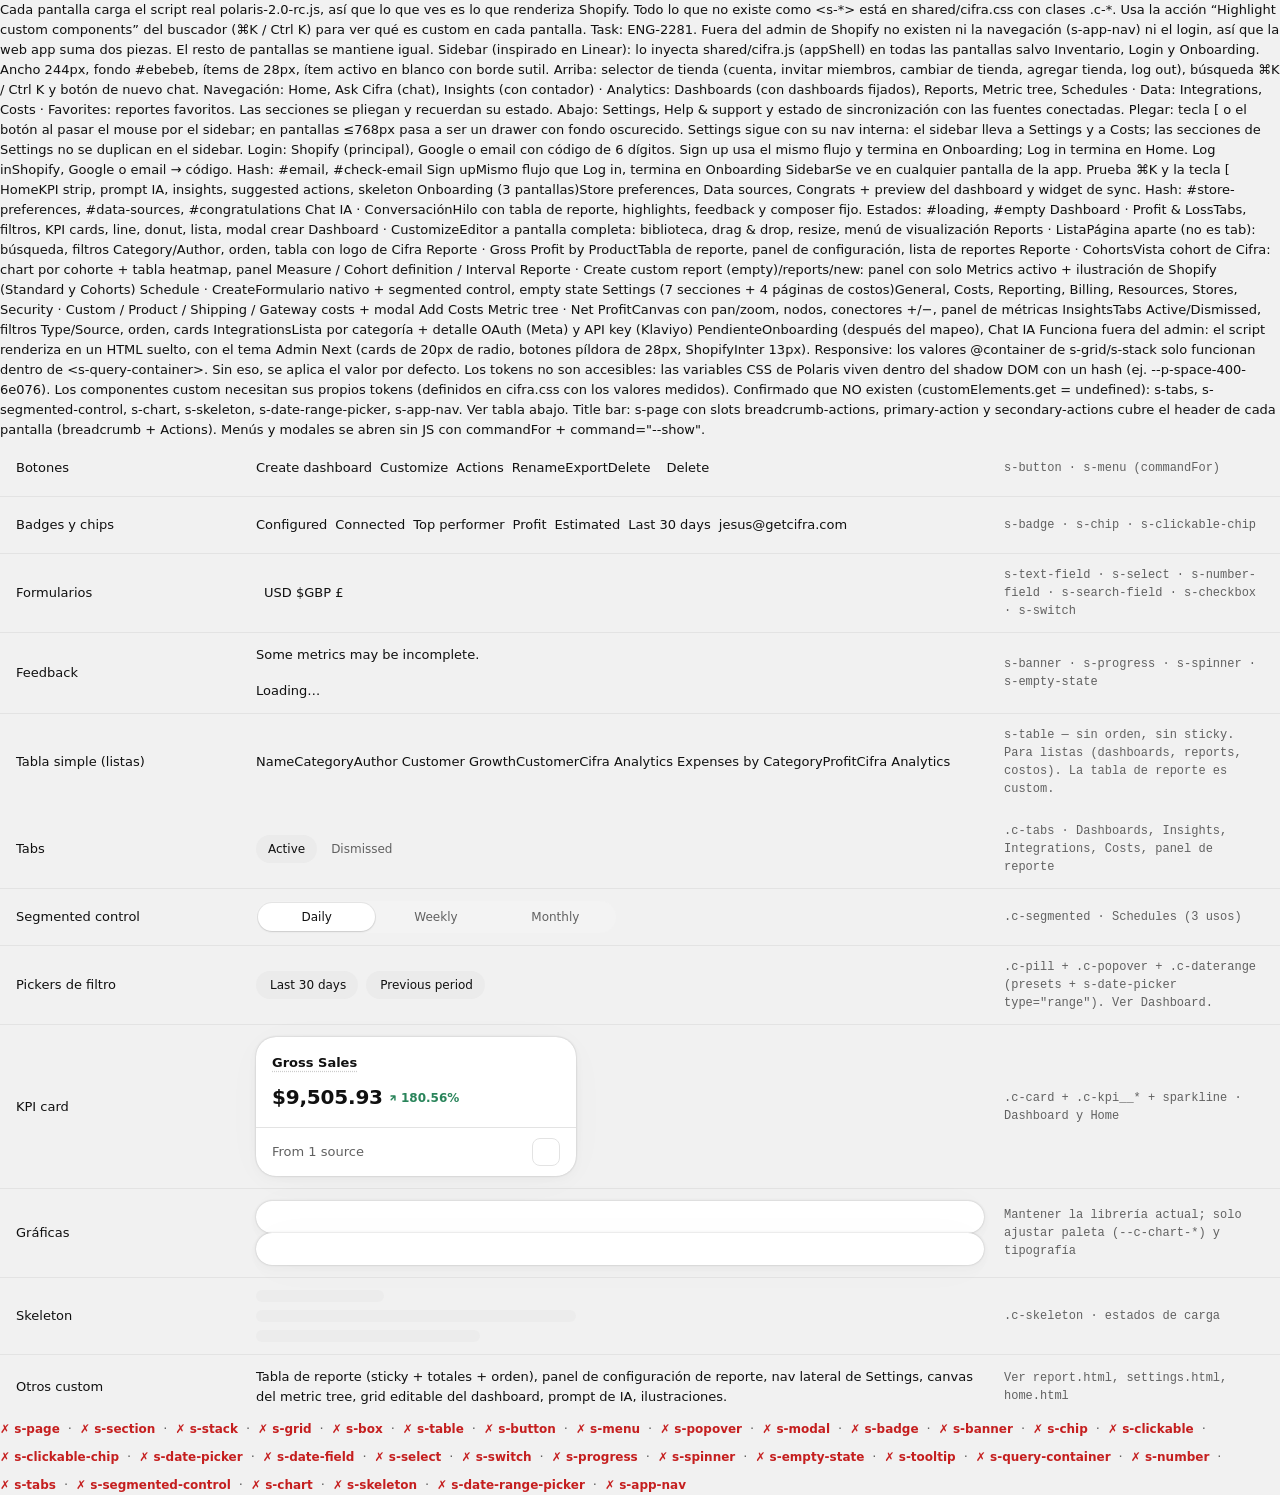
==== commit 80ed029b: "Quita la barra de prototipos; resaltar custom pasa al buscador ⌘K Co-Authored-By: Claude Opus 5.5 <n" ====
--- a/index.html
+++ b/index.html
@@ -25,7 +25,7 @@
   <s-stack gap="base">
 
     <s-banner tone="info" heading="Cómo usar estos prototipos">
-      <s-paragraph>Cada pantalla carga el script real <s-text type="strong">polaris-2.0-rc.js</s-text>, así que lo que ves es lo que renderiza Shopify. Todo lo que no existe como <s-text type="strong">&lt;s-*&gt;</s-text> está en <s-text type="strong">shared/cifra.css</s-text> con clases <s-text type="strong">.c-*</s-text>. Usa “Resaltar custom” en la barra superior para ver qué es custom en cada pantalla. Task: ENG-2281.</s-paragraph>
+      <s-paragraph>Cada pantalla carga el script real <s-text type="strong">polaris-2.0-rc.js</s-text>, así que lo que ves es lo que renderiza Shopify. Todo lo que no existe como <s-text type="strong">&lt;s-*&gt;</s-text> está en <s-text type="strong">shared/cifra.css</s-text> con clases <s-text type="strong">.c-*</s-text>. Usa la acción “Highlight custom components” del buscador (⌘K / Ctrl K) para ver qué es custom en cada pantalla. Task: ENG-2281.</s-paragraph>
     </s-banner>
 
     <!-- Web app (ENG-2314) -->
--- a/shared/cifra.css
+++ b/shared/cifra.css
@@ -5,7 +5,7 @@
   Los valores replican lo que renderiza polaris-2.0-rc.js en Admin Next
   (medido con getComputedStyle sobre los componentes reales).
   Cada bloque custom lleva data-custom="Nombre" en el HTML para poder
-  resaltarlo con el botón "Resaltar custom" de la barra de prototipos.
+  resaltarlo con la acción "Highlight custom components" del buscador (⌘K).
 */
 
 :root {
@@ -61,45 +61,18 @@
   line-height: 20px;
   -webkit-font-smoothing: antialiased;
 }
-
-/* ------------------------------------------------------------------ */
-/* Barra de prototipos (NO es parte de la app)                         */
-/* ------------------------------------------------------------------ */
-.proto-bar {
-  position: sticky; top: 0; z-index: 50;
-  display: flex; align-items: center; gap: 4px; flex-wrap: wrap;
-  padding: 8px 16px;
-  background: #1a1a1a; color: #fff;
-  font-size: 12px;
-}
-.proto-bar strong { margin-right: 12px; font-weight: 600; }
-.proto-bar a {
-  color: #cfcfcf; text-decoration: none;
-  padding: 4px 10px; border-radius: 9999px;
-}
-.proto-bar a:hover { background: #2e2e2e; color: #fff; }
-.proto-bar a[aria-current="page"] { background: #fff; color: #101010; }
-.proto-bar .spacer { flex: 1; }
-.proto-bar button {
-  font: inherit; color: #fff; background: #2e2e2e; border: 0;
-  padding: 4px 10px; border-radius: 9999px; cursor: pointer;
-}
-.proto-bar button[aria-pressed="true"] { background: #e5484d; }
-
 /* ------------------------------------------------------------------ */
 /* App shell de la web app: sidebar (inspirado en Linear) + ⌘K         */
 /* Fuera del admin no hay s-app-nav, así que la navegación es custom.  */
 /* ------------------------------------------------------------------ */
-:root { --c-sb-w: 244px; --c-sb-bg: #ebebeb; --c-sb-hover: rgba(0,0,0,.05); --c-proto-h: 0px; }
+:root { --c-sb-w: 244px; --c-sb-bg: #ebebeb; --c-sb-hover: rgba(0,0,0,.05) }
 body.has-shell { padding-left: var(--c-sb-w); transition: padding-left .18s ease; }
-body.has-shell .proto-bar { margin-left: calc(-1 * var(--c-sb-w)); transition: margin-left .18s ease; }
 body.has-shell::after { left: var(--c-sb-w); }
 body.has-shell.sb-collapsed { padding-left: 44px; }
-body.has-shell.sb-collapsed .proto-bar { margin-left: -44px; }
 body.has-shell.sb-collapsed::after { left: 0; }
 
 .c-sidebar {
-  position: fixed; z-index: 45; left: 0; top: var(--c-proto-h); bottom: 0; width: var(--c-sb-w);
+  position: fixed; z-index: 45; left: 0; top: 0; bottom: 0; width: var(--c-sb-w);
   display: flex; flex-direction: column; gap: 4px;
   padding: 10px 10px 8px; background: var(--c-sb-bg); border-right: 1px solid #e0e0e0;
   transition: transform .18s ease; overflow: hidden;
@@ -175,7 +148,7 @@
 .c-sidebar:hover .c-sb__collapse { display: grid; }
 .c-sb__sync { padding-right: 30px; }
 .c-sb__open {
-  position: fixed; z-index: 44; left: 10px; top: calc(var(--c-proto-h) + 10px); width: 30px; height: 30px; display: none;
+  position: fixed; z-index: 44; left: 10px; top: 10px; width: 30px; height: 30px; display: none;
   background: var(--c-surface); box-shadow: var(--c-shadow-card);
 }
 body.has-shell.sb-collapsed .c-sb__open { display: grid; }
@@ -184,12 +157,11 @@
 @media (max-width: 768px) {
   body.has-shell, body.has-shell.sb-collapsed { padding-left: 0; }
   body.has-shell > s-page { display: block; margin-top: 40px; }
-  body.has-shell .proto-bar, body.has-shell.sb-collapsed .proto-bar { margin-left: 0; }
   body.has-shell::after { left: 0; }
   .c-sidebar { width: min(300px, 86vw); box-shadow: var(--c-shadow-popover); z-index: 60; }
   .c-sb__collapse { display: grid; }
   .c-sb__sync { padding-right: 30px; }
-  body.sb-drawer .c-sb__scrim { display: block; position: fixed; inset: var(--c-proto-h) 0 0 0; z-index: 55; background: rgba(0,0,0,.3); }
+  body.sb-drawer .c-sb__scrim { display: block; position: fixed; inset: 0; z-index: 55; background: rgba(0,0,0,.3); }
 }
 
 /* Command menu (⌘K) */
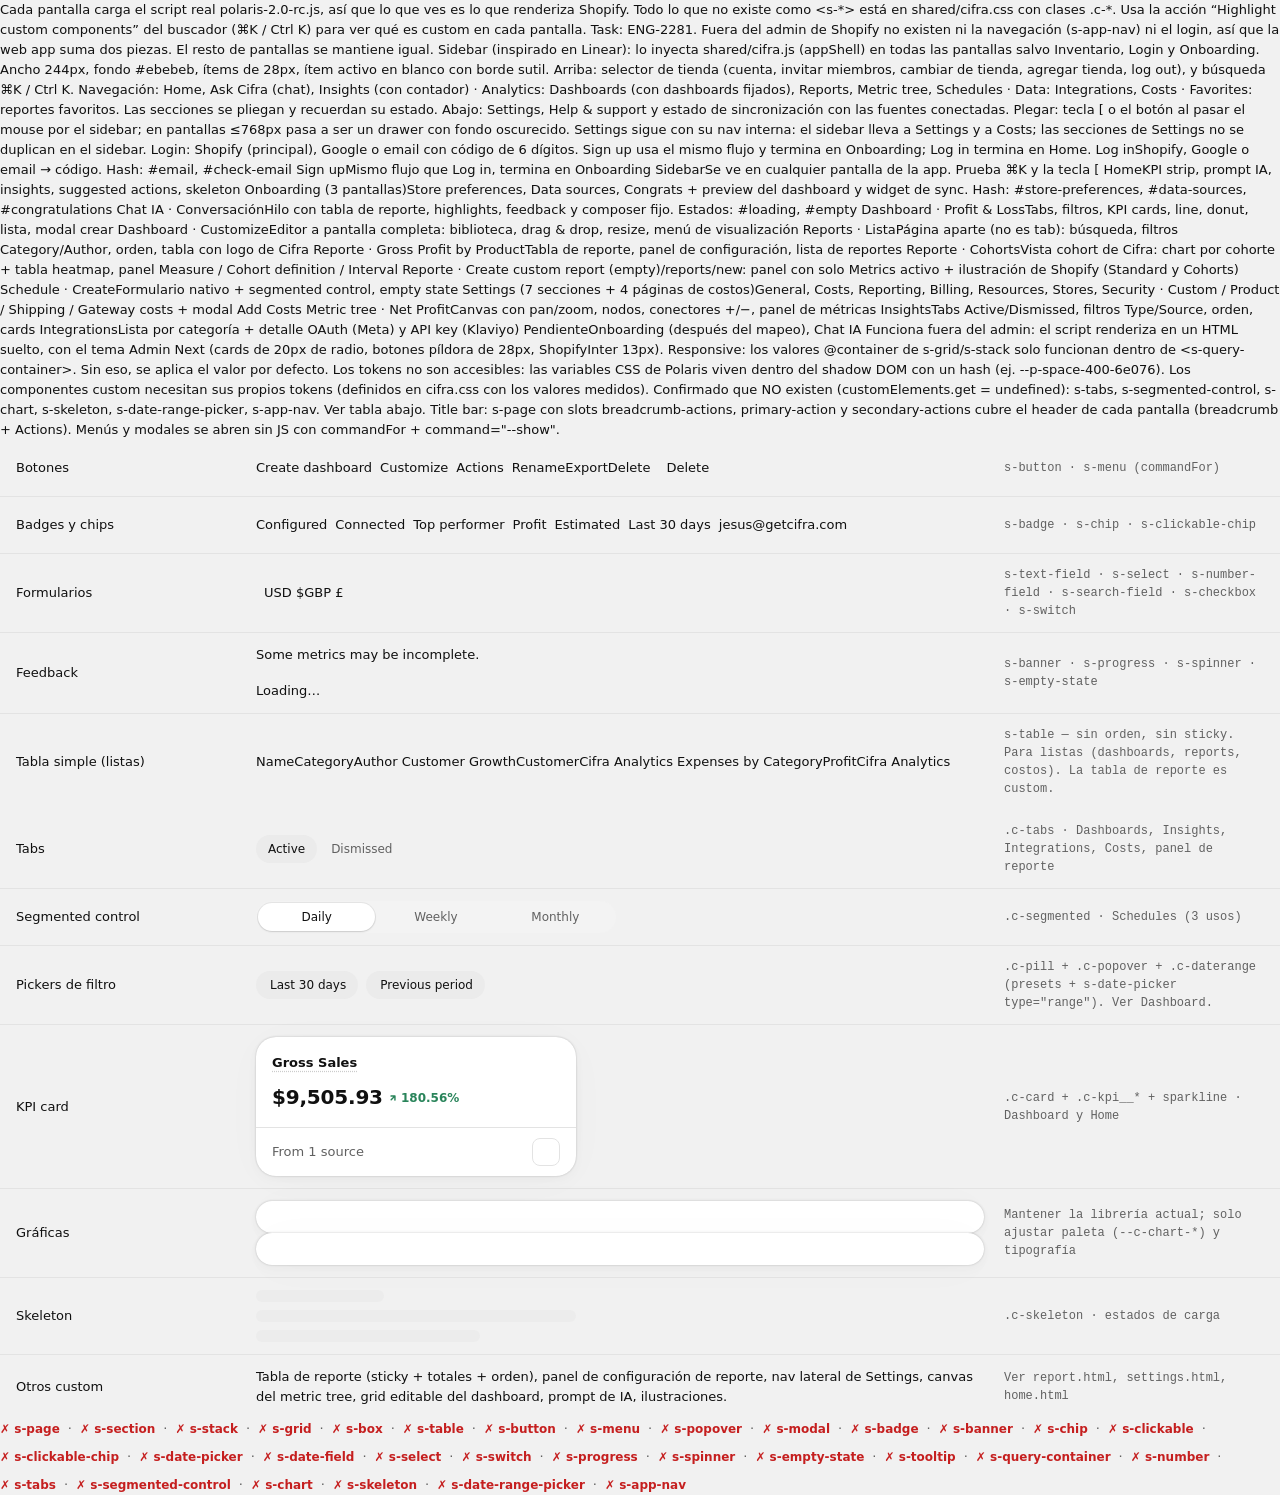
==== commit 6f42f221: "Sidebar: quita el botón de nuevo chat Co-Authored-By: Claude Opus 5.5 <noreply@anthropic.com>" ====
--- a/index.html
+++ b/index.html
@@ -34,7 +34,7 @@
         <s-paragraph>Fuera del admin de Shopify no existen ni la navegación (<s-text type="strong">s-app-nav</s-text>) ni el login, así que la web app suma dos piezas. El resto de pantallas se mantiene igual.</s-paragraph>
         <s-unordered-list>
           <s-list-item><s-text type="strong">Sidebar (inspirado en Linear):</s-text> lo inyecta <s-text type="strong">shared/cifra.js</s-text> (<s-text type="strong">appShell</s-text>) en todas las pantallas salvo Inventario, Login y Onboarding. Ancho 244px, fondo #ebebeb, ítems de 28px, ítem activo en blanco con borde sutil.</s-list-item>
-          <s-list-item><s-text type="strong">Arriba:</s-text> selector de tienda (cuenta, invitar miembros, cambiar de tienda, agregar tienda, log out), búsqueda ⌘K / Ctrl K y botón de nuevo chat.</s-list-item>
+          <s-list-item><s-text type="strong">Arriba:</s-text> selector de tienda (cuenta, invitar miembros, cambiar de tienda, agregar tienda, log out), y búsqueda ⌘K / Ctrl K.</s-list-item>
           <s-list-item><s-text type="strong">Navegación:</s-text> Home, Ask Cifra (chat), Insights (con contador) · <s-text type="strong">Analytics:</s-text> Dashboards (con dashboards fijados), Reports, Metric tree, Schedules · <s-text type="strong">Data:</s-text> Integrations, Costs · <s-text type="strong">Favorites:</s-text> reportes favoritos. Las secciones se pliegan y recuerdan su estado.</s-list-item>
           <s-list-item><s-text type="strong">Abajo:</s-text> Settings, Help &amp; support y estado de sincronización con las fuentes conectadas.</s-list-item>
           <s-list-item><s-text type="strong">Plegar:</s-text> tecla <s-text type="strong">[</s-text> o el botón al pasar el mouse por el sidebar; en pantallas ≤768px pasa a ser un drawer con fondo oscurecido.</s-list-item>
--- a/shared/cifra.css
+++ b/shared/cifra.css
@@ -94,8 +94,6 @@
   background: none; color: var(--c-text-secondary); cursor: pointer; text-decoration: none;
 }
 .c-sb__iconbtn:hover { background: var(--c-sb-hover); color: var(--c-text); }
-.c-sb__iconbtn--solid { background: var(--c-surface); color: var(--c-text); box-shadow: rgba(0,0,0,.12) 0 0 0 1px, rgba(0,0,0,.06) 0 1px 2px; }
-.c-sb__iconbtn--solid:hover { background: var(--c-surface-hover); }
 
 .c-sb__menu { width: 248px; padding: 6px; left: 0; }
 .c-sb__menu a { display: flex; align-items: center; gap: 8px; min-height: 30px; padding: 4px 8px; border-radius: 8px; color: var(--c-text); text-decoration: none; }
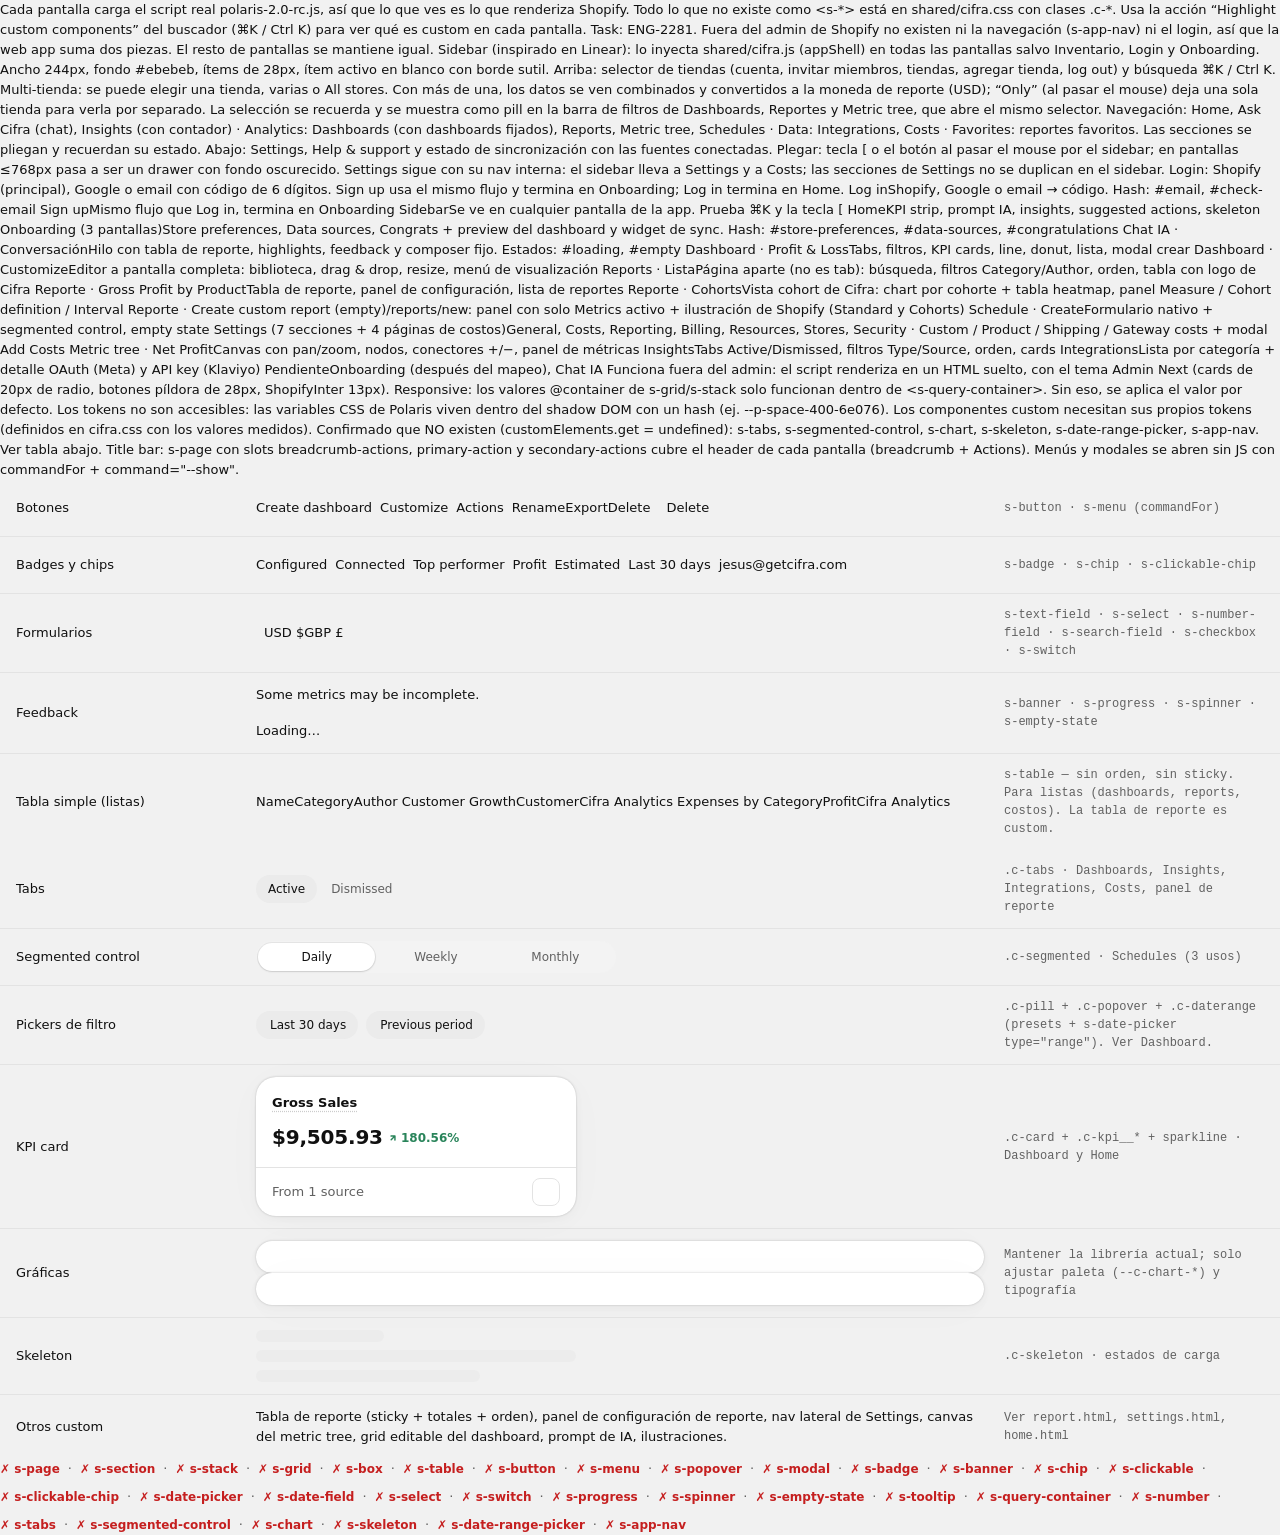
==== commit 2050039d: "Sidebar: selección de varias tiendas con vista combinada o por separado Co-Authored-By: Claude Opus " ====
--- a/index.html
+++ b/index.html
@@ -34,7 +34,8 @@
         <s-paragraph>Fuera del admin de Shopify no existen ni la navegación (<s-text type="strong">s-app-nav</s-text>) ni el login, así que la web app suma dos piezas. El resto de pantallas se mantiene igual.</s-paragraph>
         <s-unordered-list>
           <s-list-item><s-text type="strong">Sidebar (inspirado en Linear):</s-text> lo inyecta <s-text type="strong">shared/cifra.js</s-text> (<s-text type="strong">appShell</s-text>) en todas las pantallas salvo Inventario, Login y Onboarding. Ancho 244px, fondo #ebebeb, ítems de 28px, ítem activo en blanco con borde sutil.</s-list-item>
-          <s-list-item><s-text type="strong">Arriba:</s-text> selector de tienda (cuenta, invitar miembros, cambiar de tienda, agregar tienda, log out), y búsqueda ⌘K / Ctrl K.</s-list-item>
+          <s-list-item><s-text type="strong">Arriba:</s-text> selector de tiendas (cuenta, invitar miembros, tiendas, agregar tienda, log out) y búsqueda ⌘K / Ctrl K.</s-list-item>
+          <s-list-item><s-text type="strong">Multi-tienda:</s-text> se puede elegir una tienda, varias o <s-text type="strong">All stores</s-text>. Con más de una, los datos se ven combinados y convertidos a la moneda de reporte (USD); “Only” (al pasar el mouse) deja una sola tienda para verla por separado. La selección se recuerda y se muestra como pill en la barra de filtros de Dashboards, Reportes y Metric tree, que abre el mismo selector.</s-list-item>
           <s-list-item><s-text type="strong">Navegación:</s-text> Home, Ask Cifra (chat), Insights (con contador) · <s-text type="strong">Analytics:</s-text> Dashboards (con dashboards fijados), Reports, Metric tree, Schedules · <s-text type="strong">Data:</s-text> Integrations, Costs · <s-text type="strong">Favorites:</s-text> reportes favoritos. Las secciones se pliegan y recuerdan su estado.</s-list-item>
           <s-list-item><s-text type="strong">Abajo:</s-text> Settings, Help &amp; support y estado de sincronización con las fuentes conectadas.</s-list-item>
           <s-list-item><s-text type="strong">Plegar:</s-text> tecla <s-text type="strong">[</s-text> o el botón al pasar el mouse por el sidebar; en pantallas ≤768px pasa a ser un drawer con fondo oscurecido.</s-list-item>
--- a/shared/cifra.css
+++ b/shared/cifra.css
@@ -72,10 +72,10 @@
 body.has-shell.sb-collapsed::after { left: 0; }
 
 .c-sidebar {
-  position: fixed; z-index: 45; left: 0; top: 0; bottom: 0; width: var(--c-sb-w);
+  position: fixed; z-index: 900; left: 0; top: 0; bottom: 0; width: var(--c-sb-w); /* sobre el title bar de s-page */
   display: flex; flex-direction: column; gap: 4px;
   padding: 10px 10px 8px; background: var(--c-sb-bg); border-right: 1px solid #e0e0e0;
-  transition: transform .18s ease; overflow: hidden;
+  transition: transform .18s ease; /* sin overflow hidden: el menú de tienda sobresale del sidebar */
 }
 body.sb-collapsed .c-sidebar { transform: translateX(-100%); }
 
@@ -95,7 +95,7 @@
 }
 .c-sb__iconbtn:hover { background: var(--c-sb-hover); color: var(--c-text); }
 
-.c-sb__menu { width: 248px; padding: 6px; left: 0; }
+.c-sb__menu { width: 260px; padding: 6px; left: 0; z-index: 70; }
 .c-sb__menu a { display: flex; align-items: center; gap: 8px; min-height: 30px; padding: 4px 8px; border-radius: 8px; color: var(--c-text); text-decoration: none; }
 .c-sb__menu a:hover { background: var(--c-surface-hover); }
 .c-sb__menu a > s-icon:last-child:not(:first-child) { margin-left: auto; }
@@ -103,6 +103,31 @@
 .c-sb__menuhead { padding: 6px 8px 4px; font-size: var(--c-fs-small); color: var(--c-text-secondary); }
 .c-sb__menutext { display: flex; flex-direction: column; line-height: 16px; }
 .c-sb__menutext small { color: var(--c-text-tertiary); font-size: 11px; }
+.c-sb__menuhead span { float: right; color: var(--c-text-tertiary); font-size: 11px; }
+/* Multi-tienda: filas con check (una, varias o todas) + "Only" al hover para ver una sola */
+.c-sb__store {
+  display: flex; align-items: center; gap: 8px; width: 100%; min-height: 36px; padding: 4px 8px; border: 0; border-radius: 8px;
+  background: none; font: inherit; color: var(--c-text); text-align: left; cursor: pointer;
+}
+.c-sb__store:hover { background: var(--c-surface-hover); }
+.c-sb__check { width: 16px; height: 16px; flex: none; border-radius: 5px; box-shadow: inset 0 0 0 1px var(--c-border-strong); background: var(--c-surface); display: grid; place-items: center; color: transparent; }
+.c-sb__store[aria-checked="true"] .c-sb__check { background: #303030; box-shadow: none; color: #fff; }
+.c-sb__storerow { position: relative; }
+.c-sb__only {
+  position: absolute; right: 6px; top: 50%; transform: translateY(-50%); display: none;
+  height: 22px; padding: 0 8px; border: 0; border-radius: 6px; background: var(--c-fill-secondary);
+  font: 500 11px/22px var(--c-font); color: var(--c-text); cursor: pointer;
+}
+.c-sb__only:hover { background: var(--c-fill-secondary-hover); }
+.c-sb__storerow:hover .c-sb__only, .c-sb__only:focus-visible { display: block; }
+.c-sb__stack { display: inline-flex; flex: none; }
+.c-sb__stack .c-sb__avatar { box-shadow: 0 0 0 1.5px var(--c-surface); }
+.c-sb__stack .c-sb__avatar + .c-sb__avatar { margin-left: -4px; }
+.c-sb__ws .c-sb__stack .c-sb__avatar { box-shadow: 0 0 0 1.5px var(--c-sb-bg); }
+[data-ws-label] { display: flex; align-items: center; gap: 8px; flex: 1; min-width: 0; }
+.c-sb__storenote { margin: 4px 8px 6px; padding: 6px 8px; border-radius: 8px; background: #eef4ff; color: #1f3a8a; font-size: 11px; line-height: 16px; }
+.c-storepill .c-sb__avatar, .c-storepill .c-sb__stack .c-sb__avatar { width: 16px; height: 16px; font-size: 8px; border-radius: 4px; }
+.c-storepill .c-sb__stack .c-sb__avatar { box-shadow: 0 0 0 1.5px var(--c-fill-secondary); }
 
 .c-sb__nav { flex: 1; min-height: 0; overflow-y: auto; display: flex; flex-direction: column; gap: 14px; margin: 0 -4px; padding: 0 4px; }
 .c-sb__group { display: flex; flex-direction: column; gap: 1px; }
@@ -146,7 +171,7 @@
 .c-sidebar:hover .c-sb__collapse { display: grid; }
 .c-sb__sync { padding-right: 30px; }
 .c-sb__open {
-  position: fixed; z-index: 44; left: 10px; top: 10px; width: 30px; height: 30px; display: none;
+  position: fixed; z-index: 899; left: 10px; top: 10px; width: 30px; height: 30px; display: none;
   background: var(--c-surface); box-shadow: var(--c-shadow-card);
 }
 body.has-shell.sb-collapsed .c-sb__open { display: grid; }
@@ -156,10 +181,10 @@
   body.has-shell, body.has-shell.sb-collapsed { padding-left: 0; }
   body.has-shell > s-page { display: block; margin-top: 40px; }
   body.has-shell::after { left: 0; }
-  .c-sidebar { width: min(300px, 86vw); box-shadow: var(--c-shadow-popover); z-index: 60; }
+  .c-sidebar { width: min(300px, 86vw); box-shadow: var(--c-shadow-popover); }
   .c-sb__collapse { display: grid; }
   .c-sb__sync { padding-right: 30px; }
-  body.sb-drawer .c-sb__scrim { display: block; position: fixed; inset: 0; z-index: 55; background: rgba(0,0,0,.3); }
+  body.sb-drawer .c-sb__scrim { display: block; position: fixed; inset: 0; z-index: 898; background: rgba(0,0,0,.3); }
 }
 
 /* Command menu (⌘K) */
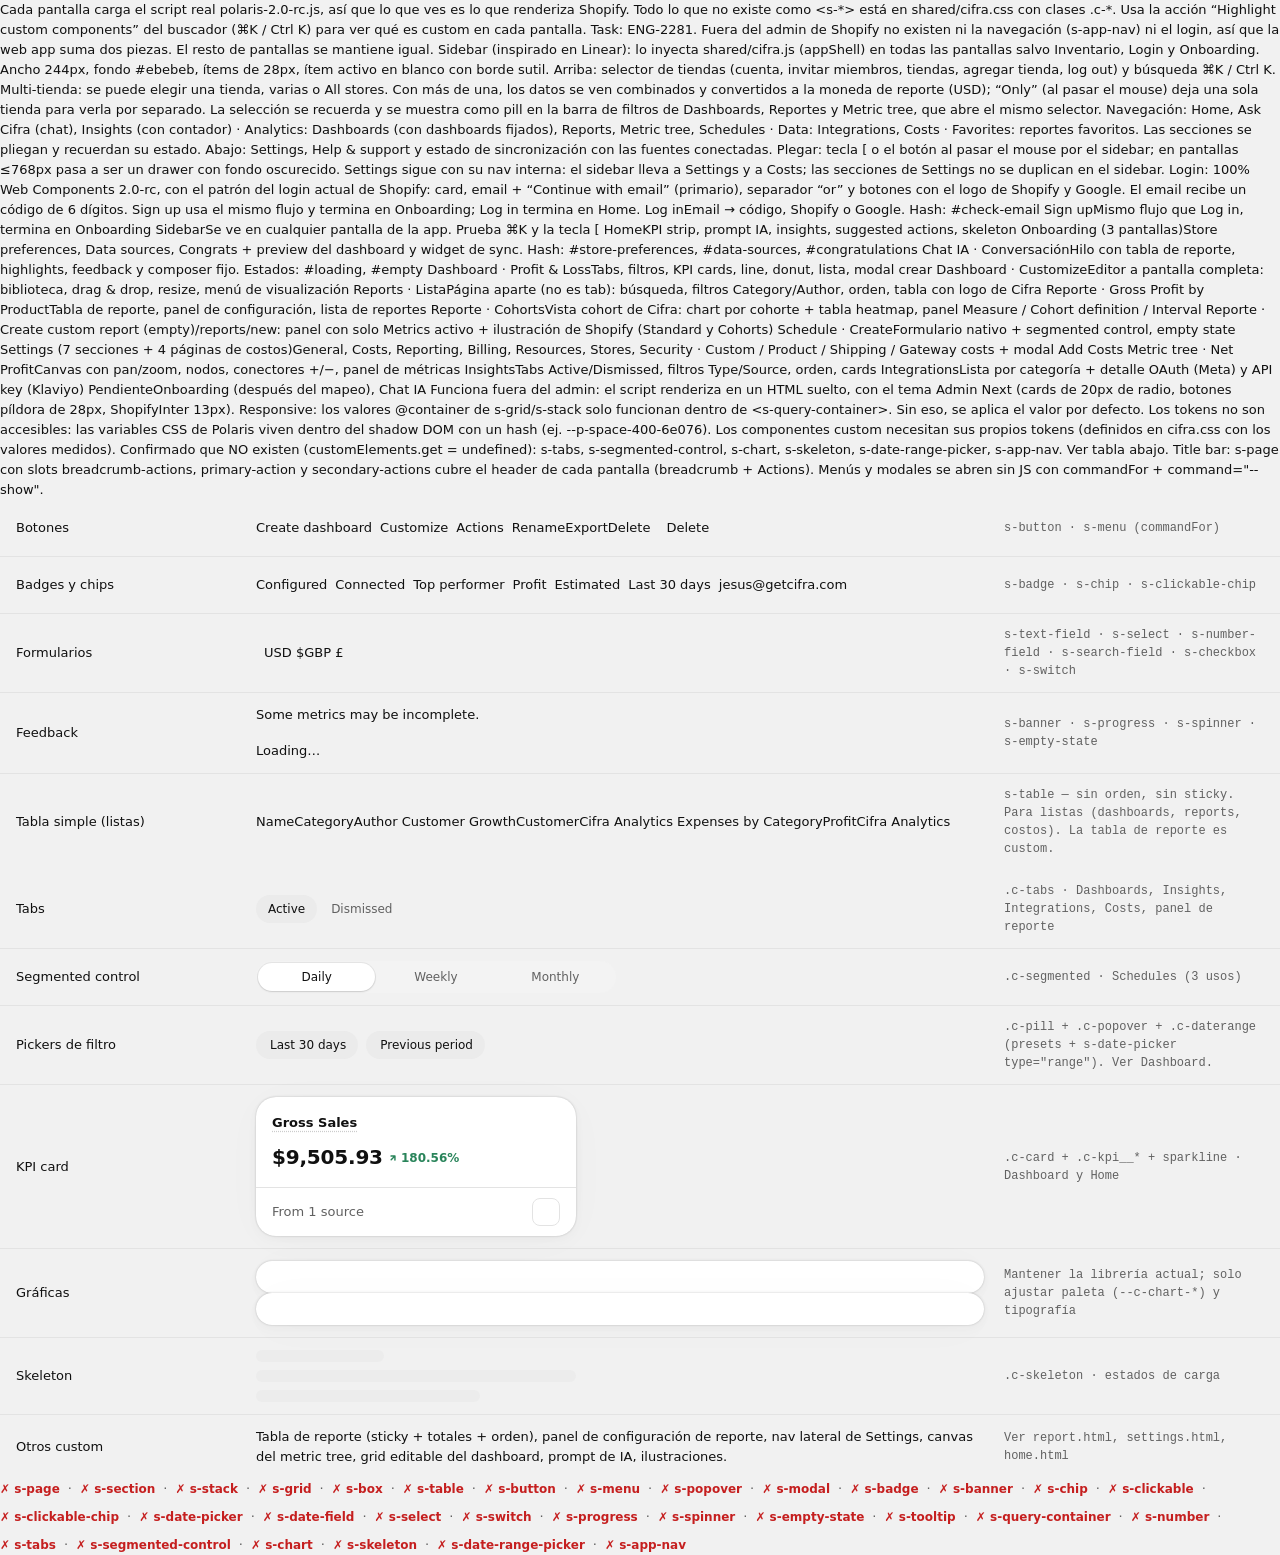
==== commit 04c385cd: "Login con Web Components 2.0-rc, al estilo del login de Shopify Co-Authored-By: Claude Opus 5.5 <nor" ====
--- a/index.html
+++ b/index.html
@@ -40,10 +40,10 @@
           <s-list-item><s-text type="strong">Abajo:</s-text> Settings, Help &amp; support y estado de sincronización con las fuentes conectadas.</s-list-item>
           <s-list-item><s-text type="strong">Plegar:</s-text> tecla <s-text type="strong">[</s-text> o el botón al pasar el mouse por el sidebar; en pantallas ≤768px pasa a ser un drawer con fondo oscurecido.</s-list-item>
           <s-list-item><s-text type="strong">Settings sigue con su nav interna:</s-text> el sidebar lleva a Settings y a Costs; las secciones de Settings no se duplican en el sidebar.</s-list-item>
-          <s-list-item><s-text type="strong">Login:</s-text> Shopify (principal), Google o email con código de 6 dígitos. Sign up usa el mismo flujo y termina en Onboarding; Log in termina en Home.</s-list-item>
+          <s-list-item><s-text type="strong">Login:</s-text> 100% Web Components 2.0-rc, con el patrón del login actual de Shopify: card, email + “Continue with email” (primario), separador “or” y botones con el logo de Shopify y Google. El email recibe un código de 6 dígitos. Sign up usa el mismo flujo y termina en Onboarding; Log in termina en Home.</s-list-item>
         </s-unordered-list>
         <s-grid gridTemplateColumns="1fr 1fr 1fr" gap="base">
-          <s-clickable href="login.html" padding="base" border="base" borderRadius="large"><s-stack gap="small-200"><s-text type="strong">Log in</s-text><s-text color="subdued">Shopify, Google o email → código. Hash: #email, #check-email</s-text></s-stack></s-clickable>
+          <s-clickable href="login.html" padding="base" border="base" borderRadius="large"><s-stack gap="small-200"><s-text type="strong">Log in</s-text><s-text color="subdued">Email → código, Shopify o Google. Hash: #check-email</s-text></s-stack></s-clickable>
           <s-clickable href="login.html#signup" padding="base" border="base" borderRadius="large"><s-stack gap="small-200"><s-text type="strong">Sign up</s-text><s-text color="subdued">Mismo flujo que Log in, termina en Onboarding</s-text></s-stack></s-clickable>
           <s-clickable href="home.html" padding="base" border="base" borderRadius="large"><s-stack gap="small-200"><s-text type="strong">Sidebar</s-text><s-text color="subdued">Se ve en cualquier pantalla de la app. Prueba ⌘K y la tecla [</s-text></s-stack></s-clickable>
         </s-grid>
--- a/shared/cifra.css
+++ b/shared/cifra.css
@@ -130,7 +130,7 @@
 .c-storepill .c-sb__stack .c-sb__avatar { box-shadow: 0 0 0 1.5px var(--c-fill-secondary); }
 
 .c-sb__nav { flex: 1; min-height: 0; overflow-y: auto; display: flex; flex-direction: column; gap: 14px; margin: 0 -4px; padding: 0 4px; }
-.c-sb__group { display: flex; flex-direction: column; gap: 1px; }
+.c-sb__group { display: flex; flex-direction: column; gap: 2px; }
 .c-sb__item {
   display: flex; align-items: center; gap: 8px; height: 28px; padding: 0 8px; border-radius: 8px;
   color: var(--c-text); text-decoration: none; font-weight: 500; white-space: nowrap;
@@ -141,7 +141,7 @@
 .c-sb__item[aria-current="page"] s-icon { color: var(--c-text); }
 .c-sb__label { flex: 1; min-width: 0; overflow: hidden; text-overflow: ellipsis; }
 .c-sb__count { min-width: 18px; height: 18px; padding: 0 5px; border-radius: 9px; background: rgba(0,0,0,.07); font-size: 11px; font-weight: 600; color: var(--c-text-secondary); display: grid; place-items: center; }
-.c-sb__sub { display: flex; flex-direction: column; gap: 1px; margin-left: 15px; padding-left: 8px; border-left: 1px solid #d6d6d6; }
+.c-sb__sub { display: flex; flex-direction: column; gap: 2px; margin-left: 15px; padding-left: 8px; border-left: 1px solid #d6d6d6; }
 .c-sb__item--sub { height: 26px; font-weight: 450; color: var(--c-text-secondary); }
 .c-sb__item--sub[aria-current="page"] { color: var(--c-text); font-weight: 500; }
 .c-sb__dot { width: 6px; height: 6px; border-radius: 2px; background: #b5b5b5; flex: none; }
@@ -157,7 +157,7 @@
 .c-sb__section[data-collapsed] .c-sb__heading s-icon { transform: rotate(-90deg); }
 .c-sb__section[data-collapsed] .c-sb__group { display: none; }
 
-.c-sb__bottom { display: flex; flex-direction: column; gap: 1px; padding-top: 6px; border-top: 1px solid #dcdcdc; }
+.c-sb__bottom { display: flex; flex-direction: column; gap: 2px; padding-top: 6px; border-top: 1px solid #dcdcdc; }
 .c-sb__sync { display: flex; align-items: center; gap: 6px; padding: 8px 8px 2px; font-size: var(--c-fs-small); color: var(--c-text-secondary); }
 .c-sb__syncdot { width: 7px; height: 7px; border-radius: 50%; background: var(--c-positive); box-shadow: 0 0 0 3px rgba(41,132,90,.15); }
 .c-sb__sources { margin-left: auto; display: flex; }
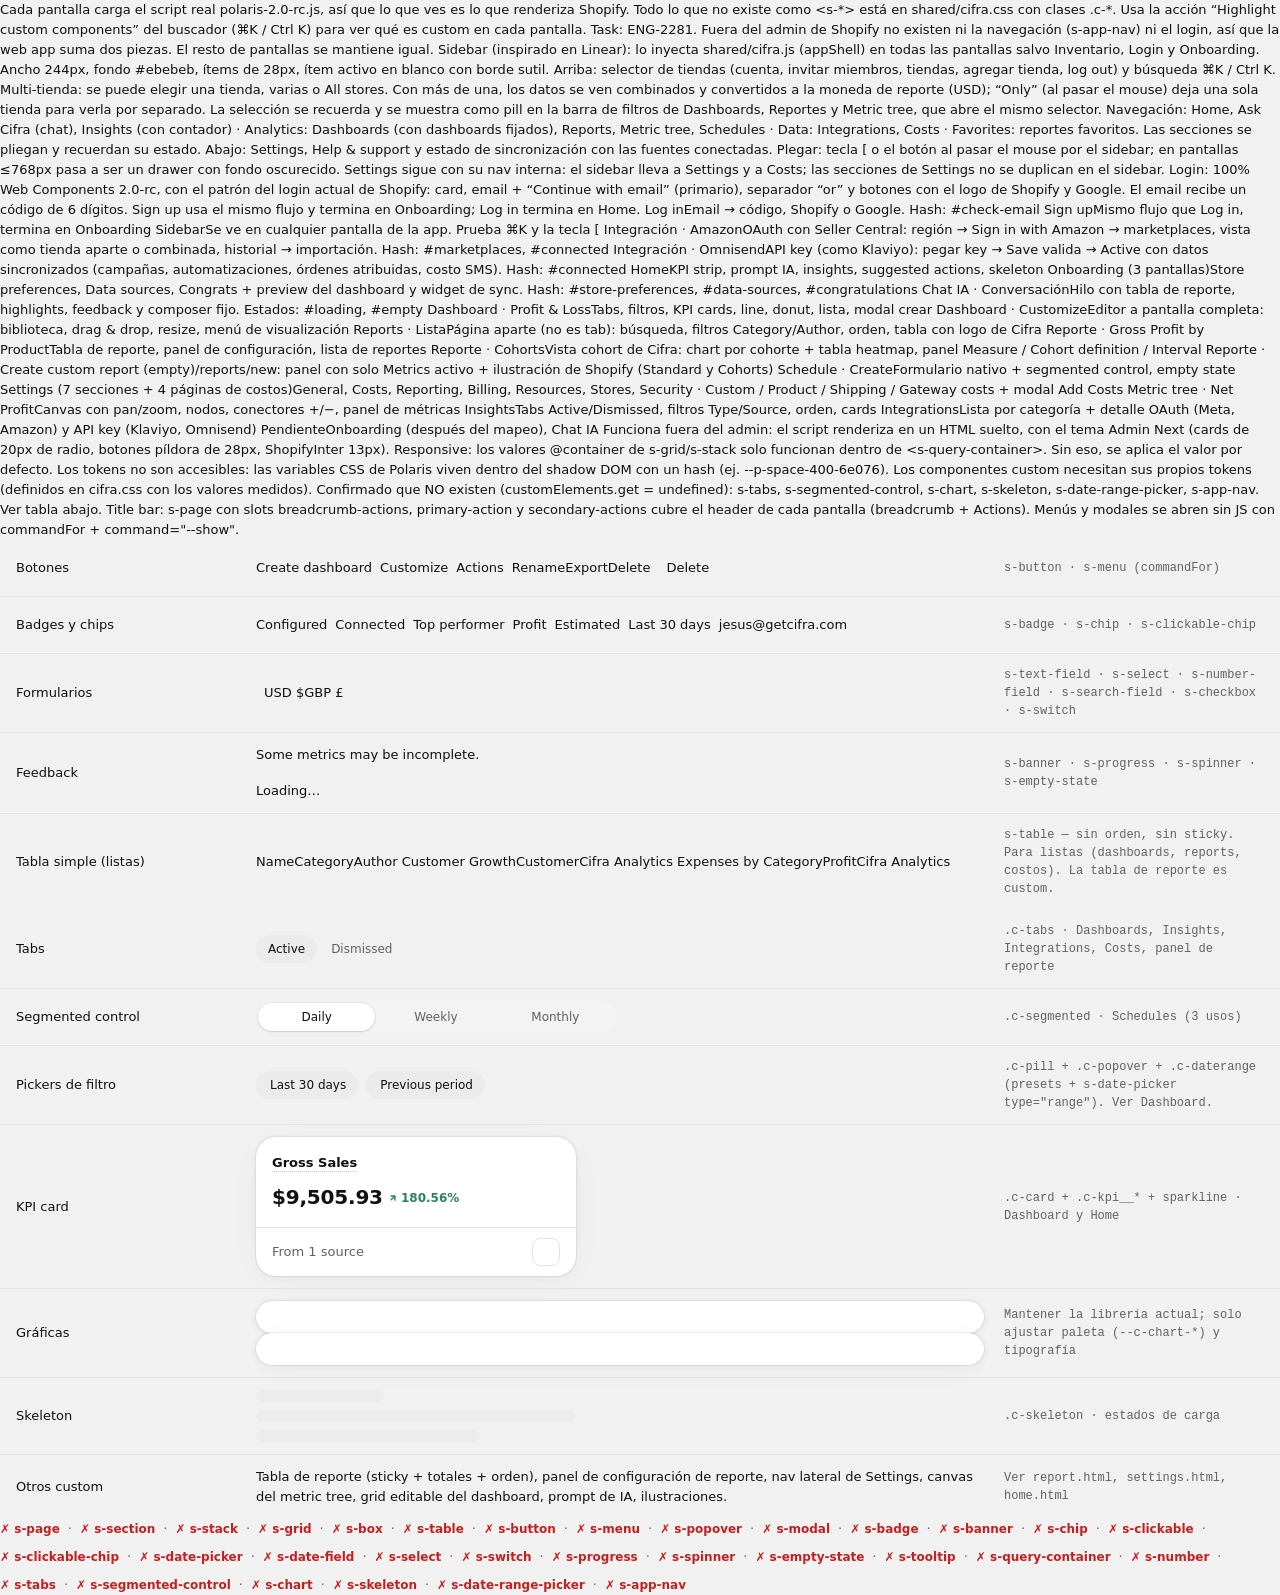
==== commit 86f085bf: "Integrations: Amazon (OAuth + marketplaces) y Omnisend (API key) - Cards de Amazon (Sales) y Omnisen" ====
--- a/index.html
+++ b/index.html
@@ -46,6 +46,8 @@
           <s-clickable href="login.html" padding="base" border="base" borderRadius="large"><s-stack gap="small-200"><s-text type="strong">Log in</s-text><s-text color="subdued">Email → código, Shopify o Google. Hash: #check-email</s-text></s-stack></s-clickable>
           <s-clickable href="login.html#signup" padding="base" border="base" borderRadius="large"><s-stack gap="small-200"><s-text type="strong">Sign up</s-text><s-text color="subdued">Mismo flujo que Log in, termina en Onboarding</s-text></s-stack></s-clickable>
           <s-clickable href="home.html" padding="base" border="base" borderRadius="large"><s-stack gap="small-200"><s-text type="strong">Sidebar</s-text><s-text color="subdued">Se ve en cualquier pantalla de la app. Prueba ⌘K y la tecla [</s-text></s-stack></s-clickable>
+          <s-clickable href="integration-amazon.html" padding="base" border="base" borderRadius="large"><s-stack gap="small-200"><s-text type="strong">Integración · Amazon</s-text><s-text color="subdued">OAuth con Seller Central: región → Sign in with Amazon → marketplaces, vista como tienda aparte o combinada, historial → importación. Hash: #marketplaces, #connected</s-text></s-stack></s-clickable>
+          <s-clickable href="integration-omnisend.html" padding="base" border="base" borderRadius="large"><s-stack gap="small-200"><s-text type="strong">Integración · Omnisend</s-text><s-text color="subdued">API key (como Klaviyo): pegar key → Save valida → Active con datos sincronizados (campañas, automatizaciones, órdenes atribuidas, costo SMS). Hash: #connected</s-text></s-stack></s-clickable>
         </s-grid>
       </s-stack>
     </s-section>
@@ -66,7 +68,7 @@
         <s-clickable href="settings.html" padding="base" border="base" borderRadius="large"><s-stack gap="small-200"><s-text type="strong">Settings (7 secciones + 4 páginas de costos)</s-text><s-text color="subdued">General, Costs, Reporting, Billing, Resources, Stores, Security · Custom / Product / Shipping / Gateway costs + modal Add Costs</s-text></s-stack></s-clickable>
         <s-clickable href="metric-tree.html" padding="base" border="base" borderRadius="large"><s-stack gap="small-200"><s-text type="strong">Metric tree · Net Profit</s-text><s-text color="subdued">Canvas con pan/zoom, nodos, conectores +/−, panel de métricas</s-text></s-stack></s-clickable>
         <s-clickable href="insights.html" padding="base" border="base" borderRadius="large"><s-stack gap="small-200"><s-text type="strong">Insights</s-text><s-text color="subdued">Tabs Active/Dismissed, filtros Type/Source, orden, cards</s-text></s-stack></s-clickable>
-        <s-clickable href="integrations.html" padding="base" border="base" borderRadius="large"><s-stack gap="small-200"><s-text type="strong">Integrations</s-text><s-text color="subdued">Lista por categoría + detalle OAuth (Meta) y API key (Klaviyo)</s-text></s-stack></s-clickable>
+        <s-clickable href="integrations.html" padding="base" border="base" borderRadius="large"><s-stack gap="small-200"><s-text type="strong">Integrations</s-text><s-text color="subdued">Lista por categoría + detalle OAuth (Meta, Amazon) y API key (Klaviyo, Omnisend)</s-text></s-stack></s-clickable>
         <s-box padding="base" border="base subdued dashed" borderRadius="large"><s-stack gap="small-200"><s-text type="strong" color="subdued">Pendiente</s-text><s-text color="subdued">Onboarding (después del mapeo), Chat IA</s-text></s-stack></s-box>
       </s-grid>
     </s-section>
